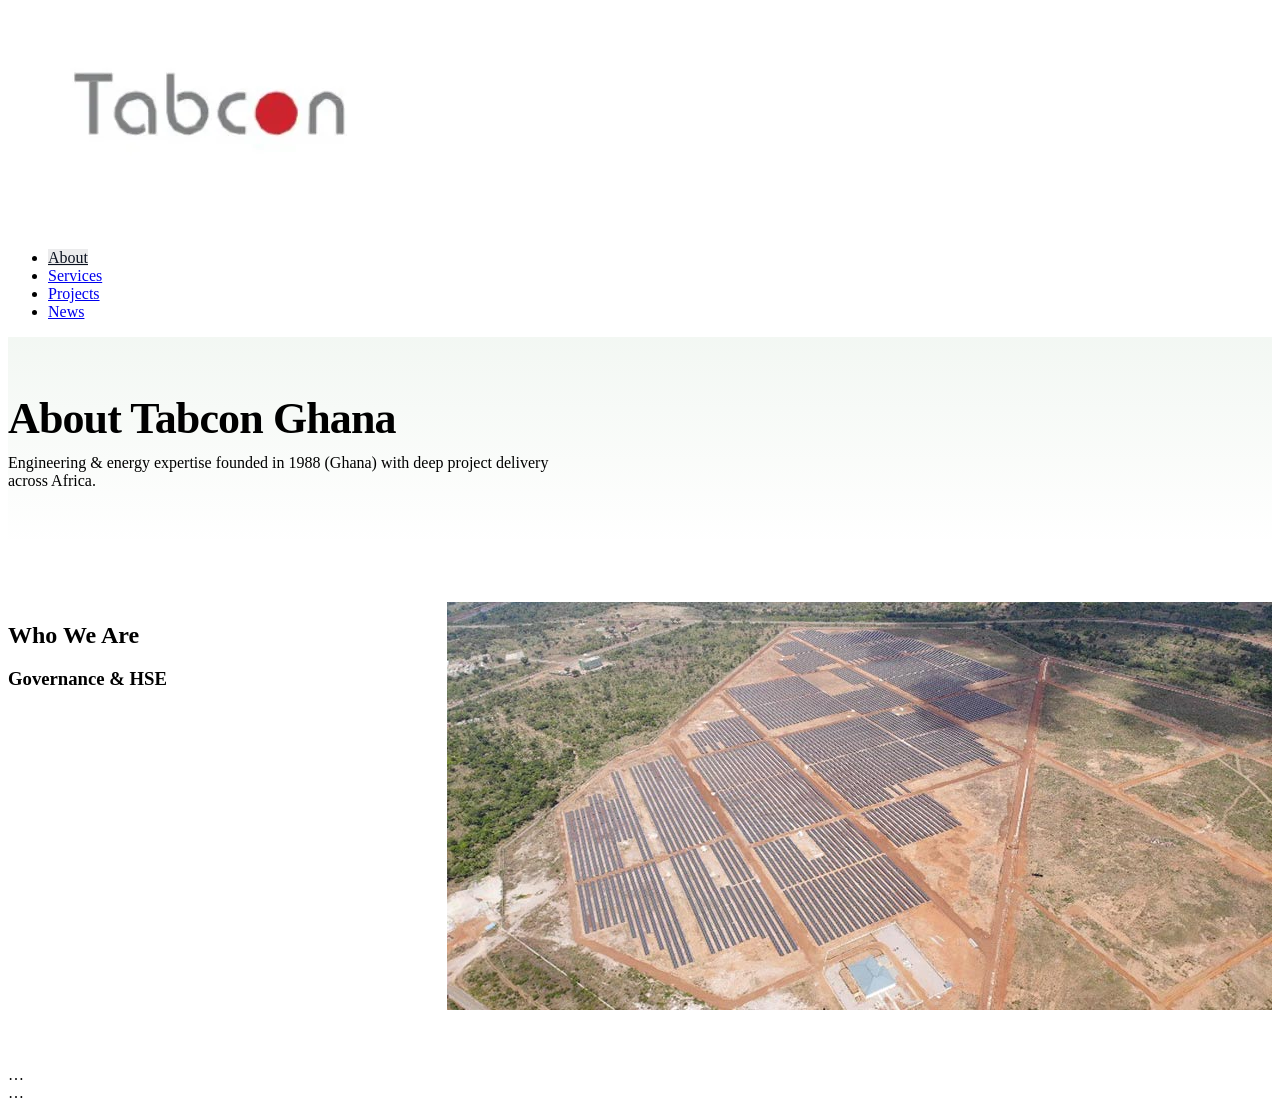
==== about.html @ 84c48936 "Update about.html" ====
<!doctype html><html lang="en">
<head>
  <meta charset="utf-8"><meta name="viewport" content="width=device-width, initial-scale=1">
  <title>About — Tabcon Ghana</title>
  <link rel="preconnect" href="https://fonts.googleapis.com"><link rel="preconnect" href="https://fonts.gstatic.com" crossorigin>
  <link href="https://fonts.googleapis.com/css2?family=Inter:wght@400;600;800&display=swap" rel="stylesheet">
  <link rel="stylesheet" href="assets/css/site.css">
</head>
<body>
  <!-- Header (same as index) -->
  <header class="header">
    <div class="wrap header__inner">
      <a href="index.html"><img class="logo" src="assets/img/uploads/tabcon-logo.jpeg" alt="Tabcon Ghana logo"></a>
      <nav aria-label="Primary"><ul class="nav__list">
        <li><a href="about.html" class="is-active">About</a></li>
        <li><a href="services.html">Services</a></li>
        <li><a href="projects.html">Projects</a></li>
        <li><a href="news.html">News</a></li>
      </ul></nav>
    </div>
  </header>

  <section class="page-hero">
    <div class="wrap">
      <h1>About Tabcon Ghana</h1>
      <p>Engineering & energy expertise founded in 1988 (Ghana) with deep project delivery across Africa.</p>
    </div>
  </section>

  <main>
    <section class="section">
      <div class="wrap grid-2">
        <div>
          <h2>Who We Are</h2>
          <p><!-- your copy here --></p>
          <h3>Governance & HSE</h3>
          <p><!-- your copy here --></p>
        </div>
        <img src="assets/img/uploads/ghana-body.jpg" alt="Our team in Ghana">
      </div>
    </section>
  </main>

  <!-- Footer (same as index) -->
  <!-- Contact FAB + script (same as index) -->
  <footer class="footer">…</footer>
  <div class="contact-fab">…</div>
  <script src="assets/js/main.js"></script>
</body></html>
---- assets/css/site.css ----
/* Active nav state */
.nav__list a.is-active{ background:rgba(2,6,23,.08); color:#0b1220; }

/* Generic page hero (for inner pages) */
.page-hero{
  padding:56px 0; border-bottom:1px solid var(--edge);
  background:linear-gradient(180deg, rgba(46,125,50,.06), transparent);
}
.page-hero h1{ margin:0; font-size:clamp(28px,3.6vw,44px); letter-spacing:-.02em; }
.page-hero p{ margin:.6rem 0 0; color:var(--muted); max-width:70ch; }

/* Content wrappers reused across pages */
.section{ padding-block:56px; }
.grid-2{ display:grid; grid-template-columns:1fr 1fr; gap:28px; align-items:start; }
.grid-3{ display:grid; grid-template-columns:repeat(3,1fr); gap:24px; }
.card{ background:rgba(255,255,255,.92); border:1px solid var(--edge); border-radius:16px; overflow:hidden; box-shadow:var(--shadow-lg); }
.card__body{ padding:16px; }

/* Optional “References” marquee (if you want it on inner pages) */
.partner-section{ padding:40px 0; background:#fafafa; }
.partner-title{ margin:0 0 16px; font:700 14px/1.4 Inter,system-ui,sans-serif; text-transform:uppercase; letter-spacing:.12em; color:#666; }
.partner-track{ overflow:hidden }
.partner-row{ display:flex; gap:72px; align-items:center; will-change:transform; animation:partnerScroll 36s linear infinite; }
.partner-item img{ height:80px; max-width:220px; object-fit:contain; filter:none; opacity:.95; transition:opacity .2s, transform .2s; }
.partner-item img:hover{ opacity:1; transform:translateY(-2px); }
@keyframes partnerScroll{ from{transform:translateX(0)} to{transform:translateX(-50%)} }

/* Responsive */
@media (max-width: 980px){
  .grid-2,.grid-3{ grid-template-columns:1fr; }
}
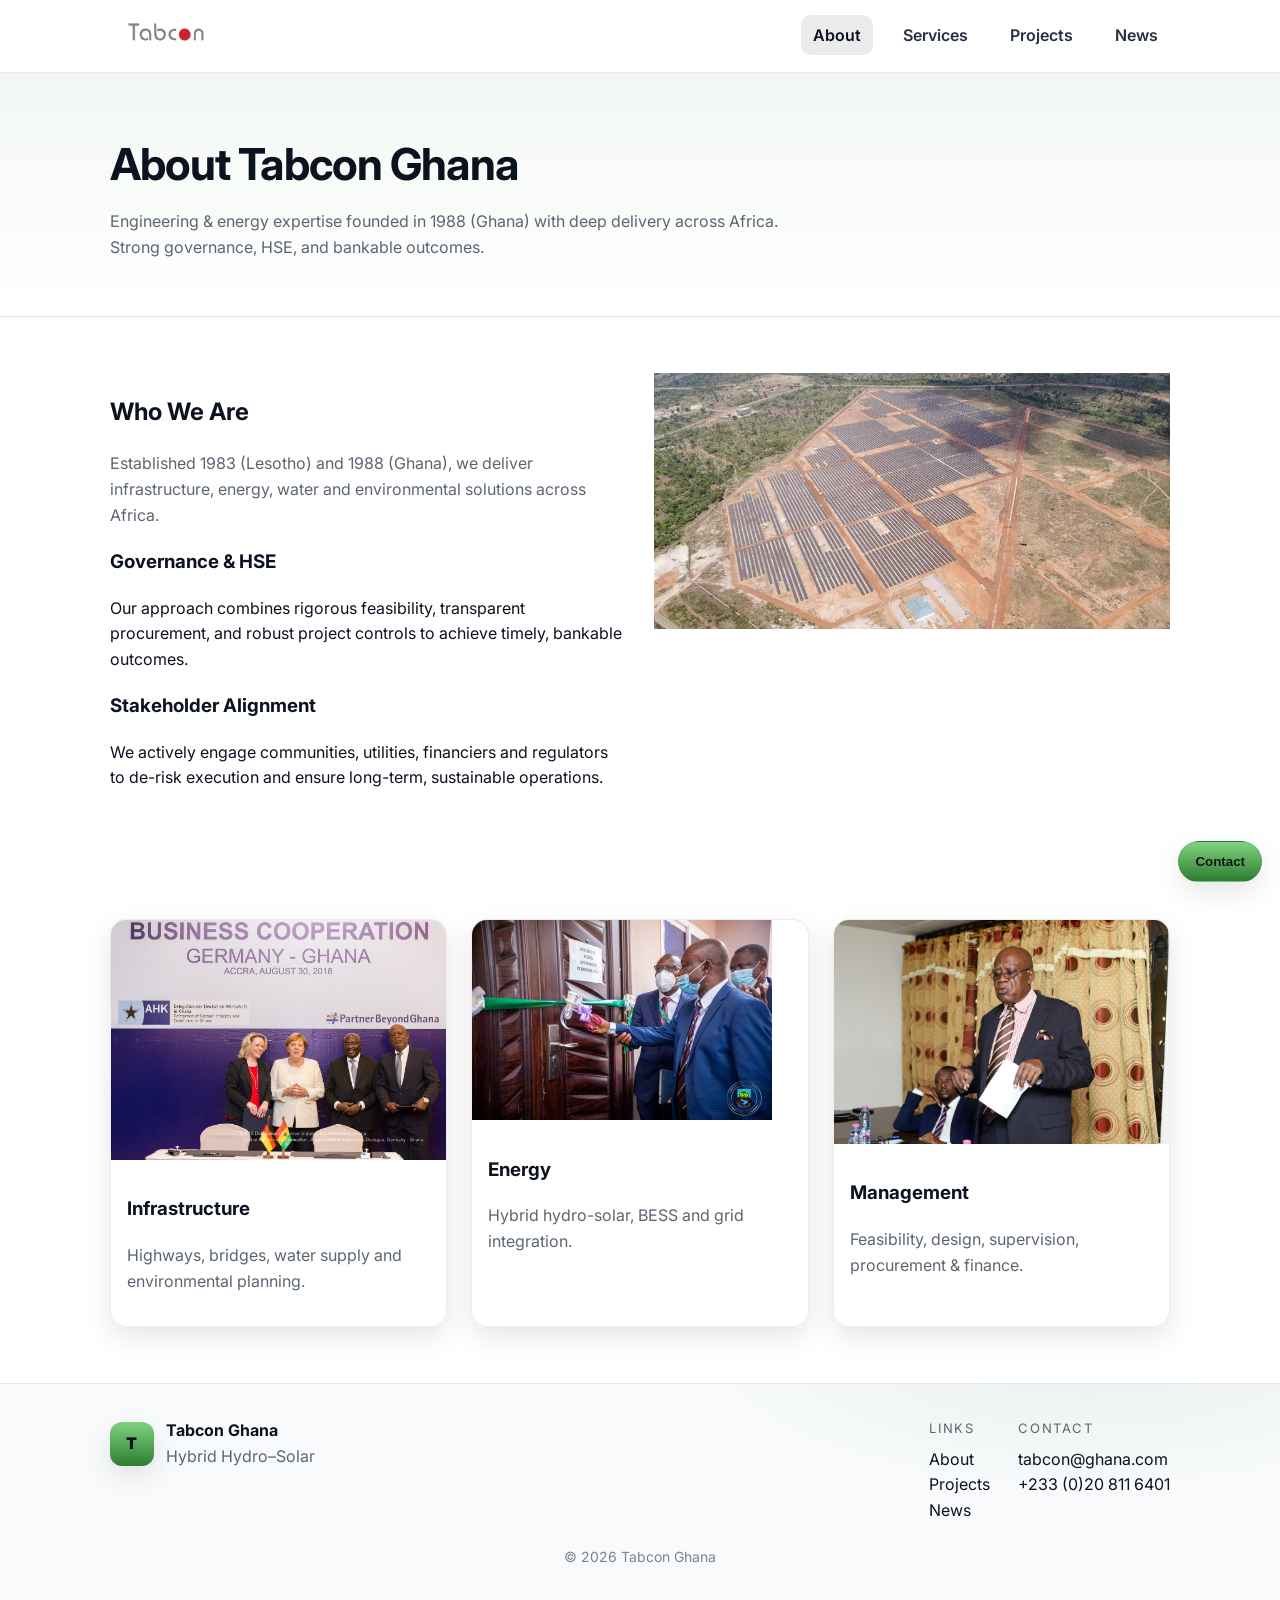
==== commit 68bd8b43: "Update about.html" ====
--- a/about.html
+++ b/about.html
@@ -1,29 +1,90 @@
-<!doctype html><html lang="en">
+<!doctype html>
+<html lang="en">
 <head>
-  <meta charset="utf-8"><meta name="viewport" content="width=device-width, initial-scale=1">
+  <meta charset="utf-8" />
+  <meta name="viewport" content="width=device-width, initial-scale=1" />
   <title>About — Tabcon Ghana</title>
-  <link rel="preconnect" href="https://fonts.googleapis.com"><link rel="preconnect" href="https://fonts.gstatic.com" crossorigin>
+  <meta name="description" content="About Tabcon Ghana: multidisciplinary engineering and energy delivery across Africa." />
+  <link rel="preconnect" href="https://fonts.googleapis.com">
+  <link rel="preconnect" href="https://fonts.gstatic.com" crossorigin>
   <link href="https://fonts.googleapis.com/css2?family=Inter:wght@400;600;800&display=swap" rel="stylesheet">
-  <link rel="stylesheet" href="assets/css/site.css">
+
+  <style>
+    :root{
+      --bg:#ffffff; --glass: rgba(255,255,255,.75); --edge: rgba(17,24,39,.08);
+      --muted:#5b6673; --text:#0b1220; --brand:#2E7D32; --brand-2:#7fd37f;
+      --wrap: clamp(960px, 86vw, 1200px); --radius:16px;
+      --shadow-sm: 0 2px 8px rgba(0,0,0,.06); --shadow-lg: 0 10px 28px rgba(0,0,0,.10);
+    }
+    *,*::before,*::after{ box-sizing:border-box; }
+    body{ margin:0; font-family: Inter, system-ui, -apple-system, Segoe UI, Roboto, Arial; color:var(--text); background:var(--bg); line-height:1.6; }
+    a{ color:inherit; text-decoration:none; } img{ max-width:100%; display:block; }
+    .wrap{ width:var(--wrap); max-width:100%; margin-inline:auto; padding-inline:20px; }
+
+    /* Header */
+    .header{ position:sticky; top:0; z-index:20; backdrop-filter:saturate(1.2) blur(12px); background:var(--glass); border-bottom:1px solid var(--edge); }
+    .header__inner{ display:flex; align-items:center; justify-content:space-between; height:72px; }
+    .logo{ width:120px; height:auto; }
+    .nav__list{ list-style:none; display:flex; gap:18px; margin:0; padding:0; }
+    .nav__list a{ padding:10px 12px; border-radius:10px; font-weight:600; color:#263041; }
+    .nav__list a:hover{ background:rgba(2,6,23,.06); }
+    .nav__list a.is-active{ background:rgba(2,6,23,.08); color:#0b1220; }
+
+    /* Page Hero */
+    .page-hero{ padding:56px 0; border-bottom:1px solid var(--edge); background:linear-gradient(180deg, rgba(46,125,50,.06), transparent); }
+    .page-hero h1{ margin:0; font-size:clamp(28px,3.6vw,44px); letter-spacing:-.02em; }
+    .page-hero p{ margin:.6rem 0 0; color:var(--muted); max-width:70ch; }
+
+    /* Sections & Cards */
+    .section{ padding-block:56px; }
+    .grid-2{ display:grid; grid-template-columns:1fr 1fr; gap:28px; align-items:start; }
+    .grid-3{ display:grid; grid-template-columns:repeat(3,1fr); gap:24px; }
+    .card{ background:rgba(255,255,255,.92); border:1px solid var(--edge); border-radius:16px; overflow:hidden; box-shadow: var(--shadow-lg); }
+    .card__body{ padding:16px; }
+    .muted{ color:var(--muted); }
+
+    /* Footer */
+    .footer{ padding-block:34px; background: radial-gradient(800px 300px at 85% -20%, rgba(46,125,50,.08), transparent 50%), #f8fafb; border-top:1px solid var(--edge); }
+    .foot-grid{ display:grid; grid-template-columns: 1.2fr auto auto; gap:28px; align-items:start; }
+    .foot-badge{ width:44px;height:44px;border-radius:12px; background:linear-gradient(180deg, var(--brand-2), var(--brand)); display:grid; place-items:center; color:#0b1220; font-weight:900; box-shadow: var(--shadow-lg); }
+    .foot-title{ font-size:13px; letter-spacing:.12em; text-transform:uppercase; color:var(--muted); margin-bottom:8px; }
+    .list--reset{ list-style:none; padding:0; margin:0; }
+    .copy{ text-align:center; color:#7a8592; margin-top:22px; font-size:14px; }
+
+    /* Floating Contact */
+    .contact-fab{ position:fixed; right:18px; bottom:18px; z-index:30; }
+    .contact-toggle{ appearance:none; border:1px solid var(--edge); background:linear-gradient(180deg, var(--brand-2), var(--brand)); color:#0e1a11; font-weight:900; border-radius:999px; padding:12px 16px; box-shadow: var(--shadow-lg); cursor:pointer; }
+    .contact-panel{ position:absolute; right:0; bottom:58px; width:280px; background:rgba(255,255,255,.98); border:1px solid var(--edge); border-radius:14px; box-shadow: var(--shadow-lg); overflow:hidden; opacity:0; transform:translateY(8px); pointer-events:none; transition: opacity .2s ease, transform .2s ease; backdrop-filter: blur(6px); }
+    .contact-panel.open{ opacity:1; transform:translateY(0); pointer-events:auto; }
+    .contact-panel header{ padding:12px 14px; font-weight:800; border-bottom:1px solid var(--edge); }
+    .contact-panel .item{ display:flex; align-items:center; gap:10px; padding:12px 14px; border-top:1px solid var(--edge); }
+    .contact-panel .item a{ font-weight:700; }
+    .contact-panel .item small{ color:var(--muted); display:block; margin-top:2px; }
+
+    @media (max-width: 980px){
+      .grid-2,.grid-3{ grid-template-columns:1fr; }
+    }
+  </style>
 </head>
 <body>
-  <!-- Header (same as index) -->
   <header class="header">
     <div class="wrap header__inner">
       <a href="index.html"><img class="logo" src="assets/img/uploads/tabcon-logo.jpeg" alt="Tabcon Ghana logo"></a>
-      <nav aria-label="Primary"><ul class="nav__list">
-        <li><a href="about.html" class="is-active">About</a></li>
-        <li><a href="services.html">Services</a></li>
-        <li><a href="projects.html">Projects</a></li>
-        <li><a href="news.html">News</a></li>
-      </ul></nav>
+      <nav aria-label="Primary">
+        <ul class="nav__list">
+          <li><a href="about.html" class="is-active">About</a></li>
+          <li><a href="services.html">Services</a></li>
+          <li><a href="projects.html">Projects</a></li>
+          <li><a href="news.html">News</a></li>
+        </ul>
+      </nav>
     </div>
   </header>
 
   <section class="page-hero">
     <div class="wrap">
       <h1>About Tabcon Ghana</h1>
-      <p>Engineering & energy expertise founded in 1988 (Ghana) with deep project delivery across Africa.</p>
+      <p>Engineering & energy expertise founded in 1988 (Ghana) with deep delivery across Africa. Strong governance, HSE, and bankable outcomes.</p>
     </div>
   </section>
 
@@ -32,18 +93,80 @@
       <div class="wrap grid-2">
         <div>
           <h2>Who We Are</h2>
-          <p><!-- your copy here --></p>
+          <p class="muted">Established 1983 (Lesotho) and 1988 (Ghana), we deliver infrastructure, energy, water and environmental solutions across Africa.</p>
           <h3>Governance & HSE</h3>
-          <p><!-- your copy here --></p>
+          <p>Our approach combines rigorous feasibility, transparent procurement, and robust project controls to achieve timely, bankable outcomes.</p>
+          <h3>Stakeholder Alignment</h3>
+          <p>We actively engage communities, utilities, financiers and regulators to de-risk execution and ensure long-term, sustainable operations.</p>
         </div>
-        <img src="assets/img/uploads/ghana-body.jpg" alt="Our team in Ghana">
+        <img src="assets/img/uploads/ghana-body.jpg" alt="Team and Ghana operations">
+      </div>
+    </section>
+
+    <section class="section">
+      <div class="wrap grid-3">
+        <article class="card">
+          <img src="assets/img/uploads/Dl66b83XgAE3LX0.jpg" alt="Road infrastructure">
+          <div class="card__body"><h3>Infrastructure</h3><p class="muted">Highways, bridges, water supply and environmental planning.</p></div>
+        </article>
+        <article class="card">
+          <img src="assets/img/uploads/IMG_7634-300x200.jpg" alt="Solar farm and BESS">
+          <div class="card__body"><h3>Energy</h3><p class="muted">Hybrid hydro-solar, BESS and grid integration.</p></div>
+        </article>
+        <article class="card">
+          <img src="assets/img/uploads/WhatsApp-Image-2022-04-10-at-1.36.04-PM.jpeg" alt="Project supervision">
+          <div class="card__body"><h3>Management</h3><p class="muted">Feasibility, design, supervision, procurement & finance.</p></div>
+        </article>
       </div>
     </section>
   </main>
 
-  <!-- Footer (same as index) -->
-  <!-- Contact FAB + script (same as index) -->
-  <footer class="footer">…</footer>
-  <div class="contact-fab">…</div>
-  <script src="assets/js/main.js"></script>
-</body></html>
+  <footer class="footer">
+    <div class="wrap foot-grid">
+      <div style="display:flex; align-items:center; gap:12px;">
+        <div class="foot-badge">T</div>
+        <div><strong>Tabcon Ghana</strong><br><span style="color:var(--muted)">Hybrid Hydro–Solar</span></div>
+      </div>
+      <nav aria-label="Footer links">
+        <div class="foot-title">Links</div>
+        <ul class="list--reset">
+          <li><a href="about.html" class="is-active">About</a></li>
+          <li><a href="projects.html">Projects</a></li>
+          <li><a href="news.html">News</a></li>
+        </ul>
+      </nav>
+      <section>
+        <div class="foot-title">Contact</div>
+        <ul class="list--reset">
+          <li><a href="mailto:tabcon@ghana.com">tabcon@ghana.com</a></li>
+          <li><a href="tel:+233208116401">+233 (0)20 811 6401</a></li>
+        </ul>
+      </section>
+    </div>
+    <div class="copy">© <span id="year"></span> Tabcon Ghana</div>
+  </footer>
+
+  <!-- Floating Contact -->
+  <div class="contact-fab">
+    <button class="contact-toggle" id="contactToggle" type="button">Contact</button>
+    <div class="contact-panel" id="contactPanel" aria-hidden="true">
+      <header>Contact Tabcon</header>
+      <div class="item"><div><a href="tel:+233208116401">+233 (0)20 811 6401</a><small>Call us</small></div></div>
+      <div class="item"><div><a href="mailto:tabcon@ghana.com">tabcon@ghana.com</a><small>Email us</small></div></div>
+      <div class="item"><div><a href="contact.html">Open contact page →</a><small>Map, form & details</small></div></div>
+    </div>
+  </div>
+
+  <script>
+    document.getElementById('year').textContent = new Date().getFullYear();
+    (function(){
+      const btn = document.getElementById('contactToggle');
+      const panel = document.getElementById('contactPanel');
+      if(!btn||!panel) return;
+      btn.addEventListener('click', ()=>{ const open=panel.classList.toggle('open'); panel.setAttribute('aria-hidden', String(!open)); });
+      document.addEventListener('click', (e)=>{ if(!panel.contains(e.target) && e.target!==btn){ panel.classList.remove('open'); panel.setAttribute('aria-hidden','true'); }});
+      document.addEventListener('keydown', (e)=>{ if(e.key==='Escape'){ panel.classList.remove('open'); panel.setAttribute('aria-hidden','true'); }});
+    })();
+  </script>
+</body>
+</html>
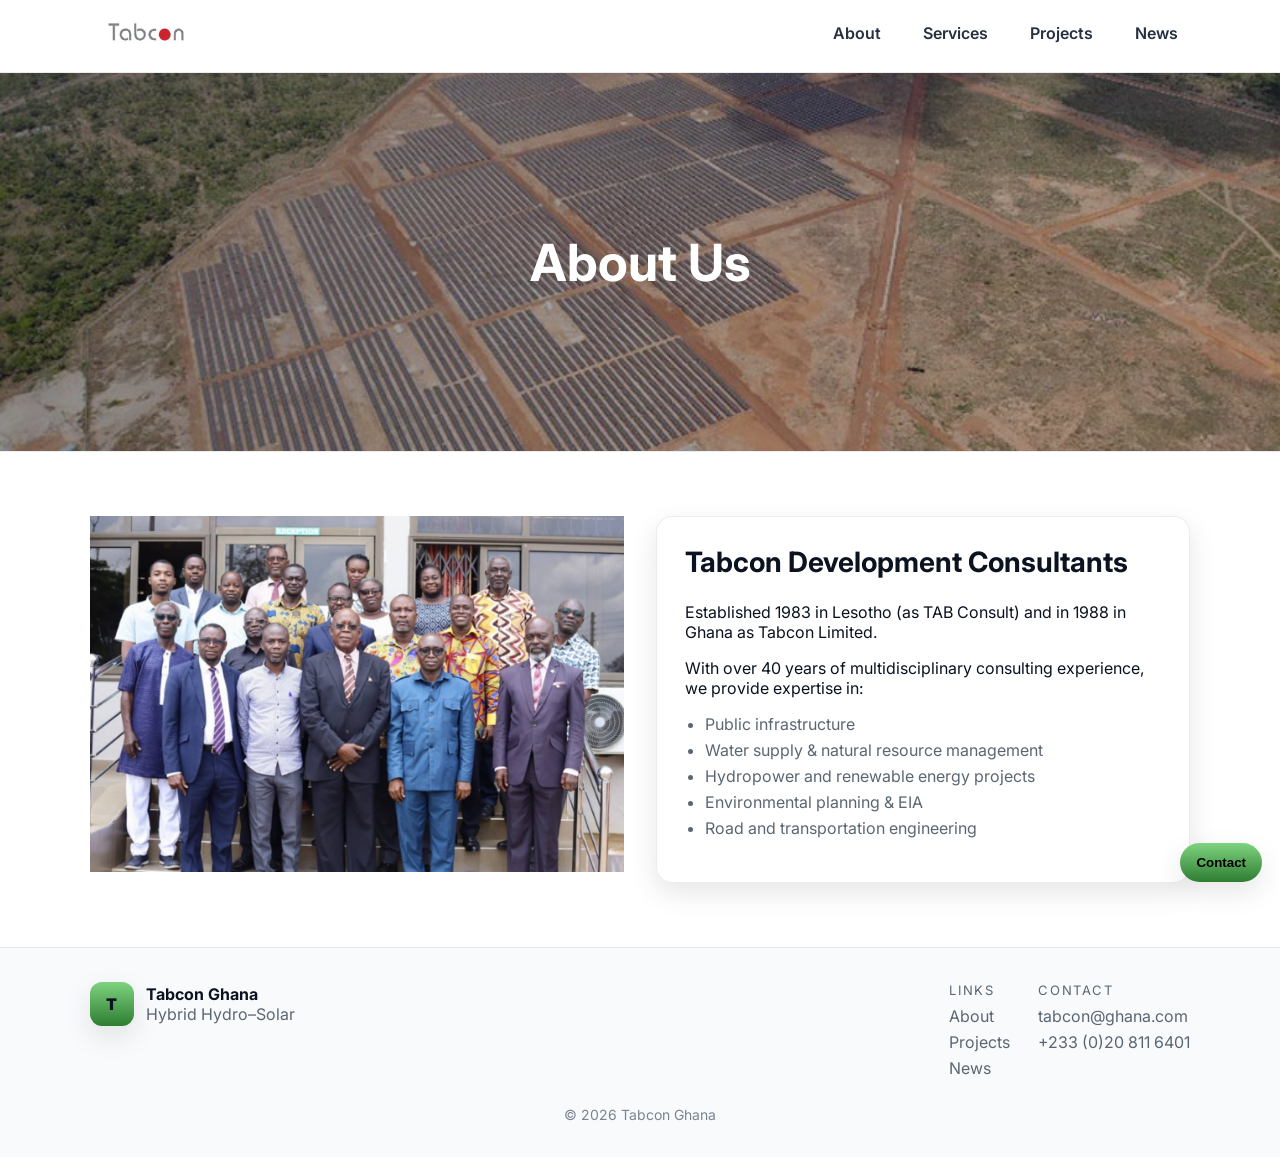
==== commit 58b6fbcf: "Update about.html" ====
--- a/about.html
+++ b/about.html
@@ -3,145 +3,123 @@
 <head>
   <meta charset="utf-8" />
   <meta name="viewport" content="width=device-width, initial-scale=1" />
-  <title>About — Tabcon Ghana</title>
-  <meta name="description" content="About Tabcon Ghana: multidisciplinary engineering and energy delivery across Africa." />
+  <title>About Us — Tabcon Ghana</title>
+  <meta name="description" content="About Tabcon Ghana — Over 40 years of multidisciplinary consulting experience across Africa." />
+
+  <!-- Fonts -->
   <link rel="preconnect" href="https://fonts.googleapis.com">
   <link rel="preconnect" href="https://fonts.gstatic.com" crossorigin>
   <link href="https://fonts.googleapis.com/css2?family=Inter:wght@400;600;800&display=swap" rel="stylesheet">
 
   <style>
     :root{
-      --bg:#ffffff; --glass: rgba(255,255,255,.75); --edge: rgba(17,24,39,.08);
-      --muted:#5b6673; --text:#0b1220; --brand:#2E7D32; --brand-2:#7fd37f;
-      --wrap: clamp(960px, 86vw, 1200px); --radius:16px;
-      --shadow-sm: 0 2px 8px rgba(0,0,0,.06); --shadow-lg: 0 10px 28px rgba(0,0,0,.10);
+      --bg:#ffffff;
+      --glass: rgba(255,255,255,.75);
+      --edge: rgba(17,24,39,.08);
+      --muted:#5b6673;
+      --text:#0b1220;
+      --brand:#2E7D32; --brand-2:#7fd37f;
+      --wrap: clamp(960px, 86vw, 1200px);
+      --radius:16px;
+      --shadow-sm: 0 2px 8px rgba(0,0,0,.06);
+      --shadow-lg: 0 10px 28px rgba(0,0,0,.10);
     }
-    *,*::before,*::after{ box-sizing:border-box; }
-    body{ margin:0; font-family: Inter, system-ui, -apple-system, Segoe UI, Roboto, Arial; color:var(--text); background:var(--bg); line-height:1.6; }
-    a{ color:inherit; text-decoration:none; } img{ max-width:100%; display:block; }
-    .wrap{ width:var(--wrap); max-width:100%; margin-inline:auto; padding-inline:20px; }
+    body{margin:0;font-family:Inter,system-ui,sans-serif;color:var(--text);background:var(--bg);}
+    a{color:inherit;text-decoration:none;}
+    img{max-width:100%;display:block;}
+    .wrap{width:var(--wrap);max-width:100%;margin:auto;padding-inline:20px;}
 
     /* Header */
-    .header{ position:sticky; top:0; z-index:20; backdrop-filter:saturate(1.2) blur(12px); background:var(--glass); border-bottom:1px solid var(--edge); }
-    .header__inner{ display:flex; align-items:center; justify-content:space-between; height:72px; }
-    .logo{ width:120px; height:auto; }
-    .nav__list{ list-style:none; display:flex; gap:18px; margin:0; padding:0; }
-    .nav__list a{ padding:10px 12px; border-radius:10px; font-weight:600; color:#263041; }
-    .nav__list a:hover{ background:rgba(2,6,23,.06); }
-    .nav__list a.is-active{ background:rgba(2,6,23,.08); color:#0b1220; }
+    .header{position:sticky;top:0;z-index:20;background:var(--glass);backdrop-filter:blur(12px);border-bottom:1px solid var(--edge);}
+    .header__inner{display:flex;align-items:center;justify-content:space-between;height:72px;}
+    .logo{width:120px;}
+    .nav__list{list-style:none;display:flex;gap:18px;margin:0;padding:0;}
+    .nav__list a{padding:10px 12px;border-radius:10px;font-weight:600;color:#263041;}
+    .nav__list a:hover{background:rgba(2,6,23,.06);}
 
-    /* Page Hero */
-    .page-hero{ padding:56px 0; border-bottom:1px solid var(--edge); background:linear-gradient(180deg, rgba(46,125,50,.06), transparent); }
-    .page-hero h1{ margin:0; font-size:clamp(28px,3.6vw,44px); letter-spacing:-.02em; }
-    .page-hero p{ margin:.6rem 0 0; color:var(--muted); max-width:70ch; }
+    /* Hero banner */
+    .hero{position:relative;height:42vh;min-height:300px;overflow:hidden;border-bottom:1px solid var(--edge);}
+    .hero img{width:100%;height:100%;object-fit:cover;}
+    .hero::after{content:"";position:absolute;inset:0;background:linear-gradient(120deg,rgba(0,0,0,.45),rgba(0,0,0,.25));}
+    .hero__content{position:absolute;inset:0;display:flex;align-items:center;justify-content:center;color:#fff;text-align:center;z-index:2;}
+    .hero__content h1{font-size:clamp(32px,4vw,52px);margin:0;}
 
-    /* Sections & Cards */
-    .section{ padding-block:56px; }
-    .grid-2{ display:grid; grid-template-columns:1fr 1fr; gap:28px; align-items:start; }
-    .grid-3{ display:grid; grid-template-columns:repeat(3,1fr); gap:24px; }
-    .card{ background:rgba(255,255,255,.92); border:1px solid var(--edge); border-radius:16px; overflow:hidden; box-shadow: var(--shadow-lg); }
-    .card__body{ padding:16px; }
-    .muted{ color:var(--muted); }
+    /* Sections */
+    .section{padding-block:64px;}
+    .grid-2{display:grid;grid-template-columns:1fr 1fr;gap:32px;align-items:start;}
+    .card{background:rgba(255,255,255,.95);border:1px solid var(--edge);border-radius:16px;box-shadow:var(--shadow-lg);padding:28px;}
+    .card h2{margin-top:0;font-size:28px;}
+    ul{margin:16px 0;padding-left:20px;color:var(--muted);}
+    li{margin-bottom:6px;}
 
     /* Footer */
-    .footer{ padding-block:34px; background: radial-gradient(800px 300px at 85% -20%, rgba(46,125,50,.08), transparent 50%), #f8fafb; border-top:1px solid var(--edge); }
-    .foot-grid{ display:grid; grid-template-columns: 1.2fr auto auto; gap:28px; align-items:start; }
-    .foot-badge{ width:44px;height:44px;border-radius:12px; background:linear-gradient(180deg, var(--brand-2), var(--brand)); display:grid; place-items:center; color:#0b1220; font-weight:900; box-shadow: var(--shadow-lg); }
-    .foot-title{ font-size:13px; letter-spacing:.12em; text-transform:uppercase; color:var(--muted); margin-bottom:8px; }
-    .list--reset{ list-style:none; padding:0; margin:0; }
-    .copy{ text-align:center; color:#7a8592; margin-top:22px; font-size:14px; }
+    .footer{padding-block:34px;background:#f8fafb;border-top:1px solid var(--edge);}
+    .foot-grid{display:grid;grid-template-columns:1.2fr auto auto;gap:28px;align-items:start;}
+    .foot-badge{width:44px;height:44px;border-radius:12px;background:linear-gradient(180deg,var(--brand-2),var(--brand));display:grid;place-items:center;color:#0b1220;font-weight:900;box-shadow:var(--shadow-lg);}
+    .foot-title{font-size:13px;letter-spacing:.12em;text-transform:uppercase;color:var(--muted);margin-bottom:8px;}
+    .list--reset{list-style:none;padding:0;margin:0;}
+    .copy{text-align:center;color:#7a8592;margin-top:22px;font-size:14px;}
 
     /* Floating Contact */
-    .contact-fab{ position:fixed; right:18px; bottom:18px; z-index:30; }
-    .contact-toggle{ appearance:none; border:1px solid var(--edge); background:linear-gradient(180deg, var(--brand-2), var(--brand)); color:#0e1a11; font-weight:900; border-radius:999px; padding:12px 16px; box-shadow: var(--shadow-lg); cursor:pointer; }
-    .contact-panel{ position:absolute; right:0; bottom:58px; width:280px; background:rgba(255,255,255,.98); border:1px solid var(--edge); border-radius:14px; box-shadow: var(--shadow-lg); overflow:hidden; opacity:0; transform:translateY(8px); pointer-events:none; transition: opacity .2s ease, transform .2s ease; backdrop-filter: blur(6px); }
-    .contact-panel.open{ opacity:1; transform:translateY(0); pointer-events:auto; }
-    .contact-panel header{ padding:12px 14px; font-weight:800; border-bottom:1px solid var(--edge); }
-    .contact-panel .item{ display:flex; align-items:center; gap:10px; padding:12px 14px; border-top:1px solid var(--edge); }
-    .contact-panel .item a{ font-weight:700; }
-    .contact-panel .item small{ color:var(--muted); display:block; margin-top:2px; }
+    .contact-fab{position:fixed;right:18px;bottom:18px;z-index:30;}
+    .contact-toggle{background:linear-gradient(180deg,var(--brand-2),var(--brand));border:none;padding:12px 16px;border-radius:999px;font-weight:900;cursor:pointer;box-shadow:var(--shadow-lg);}
+    .contact-panel{position:absolute;right:0;bottom:58px;width:280px;background:#fff;border:1px solid var(--edge);border-radius:14px;box-shadow:var(--shadow-lg);opacity:0;transform:translateY(8px);pointer-events:none;transition:.2s;}
+    .contact-panel.open{opacity:1;transform:translateY(0);pointer-events:auto;}
+    .contact-panel header{padding:12px 14px;font-weight:800;border-bottom:1px solid var(--edge);}
+    .contact-panel .item{padding:12px 14px;border-top:1px solid var(--edge);}
+    .contact-panel .item a{font-weight:700;}
+    .contact-panel .item small{color:var(--muted);display:block;margin-top:2px;}
 
-    @media (max-width: 980px){
-      .grid-2,.grid-3{ grid-template-columns:1fr; }
-    }
+    @media(max-width:900px){.grid-2{grid-template-columns:1fr;}}
   </style>
 </head>
 <body>
   <header class="header">
     <div class="wrap header__inner">
       <a href="index.html"><img class="logo" src="assets/img/uploads/tabcon-logo.jpeg" alt="Tabcon Ghana logo"></a>
-      <nav aria-label="Primary">
-        <ul class="nav__list">
-          <li><a href="about.html" class="is-active">About</a></li>
-          <li><a href="services.html">Services</a></li>
-          <li><a href="projects.html">Projects</a></li>
-          <li><a href="news.html">News</a></li>
-        </ul>
-      </nav>
+      <nav><ul class="nav__list">
+        <li><a href="about.html">About</a></li>
+        <li><a href="services.html">Services</a></li>
+        <li><a href="projects.html">Projects</a></li>
+        <li><a href="news.html">News</a></li>
+      </ul></nav>
     </div>
   </header>
 
-  <section class="page-hero">
-    <div class="wrap">
-      <h1>About Tabcon Ghana</h1>
-      <p>Engineering & energy expertise founded in 1988 (Ghana) with deep delivery across Africa. Strong governance, HSE, and bankable outcomes.</p>
+  <!-- HERO -->
+  <section class="hero">
+    <img src="assets/img/uploads/ghana-body.jpg" alt="About Tabcon">
+    <div class="hero__content"><h1>About Us</h1></div>
+  </section>
+
+  <!-- ABOUT CONTENT -->
+  <section class="section">
+    <div class="wrap grid-2">
+      <img src="assets/img/uploads/WhatsApp-Image-2022-04-11-at-10.47.47-PM-637x424.jpeg" alt="Tabcon projects">
+      <div class="card">
+        <h2>Tabcon Development Consultants</h2>
+        <p>Established 1983 in Lesotho (as TAB Consult) and in 1988 in Ghana as Tabcon Limited.</p>
+        <p>With over 40 years of multidisciplinary consulting experience, we provide expertise in:</p>
+        <ul>
+          <li>Public infrastructure</li>
+          <li>Water supply &amp; natural resource management</li>
+          <li>Hydropower and renewable energy projects</li>
+          <li>Environmental planning &amp; EIA</li>
+          <li>Road and transportation engineering</li>
+        </ul>
+      </div>
     </div>
   </section>
 
-  <main>
-    <section class="section">
-      <div class="wrap grid-2">
-        <div>
-          <h2>Who We Are</h2>
-          <p class="muted">Established 1983 (Lesotho) and 1988 (Ghana), we deliver infrastructure, energy, water and environmental solutions across Africa.</p>
-          <h3>Governance & HSE</h3>
-          <p>Our approach combines rigorous feasibility, transparent procurement, and robust project controls to achieve timely, bankable outcomes.</p>
-          <h3>Stakeholder Alignment</h3>
-          <p>We actively engage communities, utilities, financiers and regulators to de-risk execution and ensure long-term, sustainable operations.</p>
-        </div>
-        <img src="assets/img/uploads/ghana-body.jpg" alt="Team and Ghana operations">
-      </div>
-    </section>
-
-    <section class="section">
-      <div class="wrap grid-3">
-        <article class="card">
-          <img src="assets/img/uploads/Dl66b83XgAE3LX0.jpg" alt="Road infrastructure">
-          <div class="card__body"><h3>Infrastructure</h3><p class="muted">Highways, bridges, water supply and environmental planning.</p></div>
-        </article>
-        <article class="card">
-          <img src="assets/img/uploads/IMG_7634-300x200.jpg" alt="Solar farm and BESS">
-          <div class="card__body"><h3>Energy</h3><p class="muted">Hybrid hydro-solar, BESS and grid integration.</p></div>
-        </article>
-        <article class="card">
-          <img src="assets/img/uploads/WhatsApp-Image-2022-04-10-at-1.36.04-PM.jpeg" alt="Project supervision">
-          <div class="card__body"><h3>Management</h3><p class="muted">Feasibility, design, supervision, procurement & finance.</p></div>
-        </article>
-      </div>
-    </section>
-  </main>
-
+  <!-- FOOTER -->
   <footer class="footer">
     <div class="wrap foot-grid">
-      <div style="display:flex; align-items:center; gap:12px;">
+      <div style="display:flex;align-items:center;gap:12px;">
         <div class="foot-badge">T</div>
         <div><strong>Tabcon Ghana</strong><br><span style="color:var(--muted)">Hybrid Hydro–Solar</span></div>
       </div>
-      <nav aria-label="Footer links">
-        <div class="foot-title">Links</div>
-        <ul class="list--reset">
-          <li><a href="about.html" class="is-active">About</a></li>
-          <li><a href="projects.html">Projects</a></li>
-          <li><a href="news.html">News</a></li>
-        </ul>
-      </nav>
-      <section>
-        <div class="foot-title">Contact</div>
-        <ul class="list--reset">
-          <li><a href="mailto:tabcon@ghana.com">tabcon@ghana.com</a></li>
-          <li><a href="tel:+233208116401">+233 (0)20 811 6401</a></li>
-        </ul>
-      </section>
+      <nav><div class="foot-title">Links</div><ul class="list--reset"><li><a href="about.html">About</a></li><li><a href="projects.html">Projects</a></li><li><a href="news.html">News</a></li></ul></nav>
+      <div><div class="foot-title">Contact</div><ul class="list--reset"><li><a href="mailto:tabcon@ghana.com">tabcon@ghana.com</a></li><li><a href="tel:+233208116401">+233 (0)20 811 6401</a></li></ul></div>
     </div>
     <div class="copy">© <span id="year"></span> Tabcon Ghana</div>
   </footer>
@@ -151,21 +129,20 @@
     <button class="contact-toggle" id="contactToggle" type="button">Contact</button>
     <div class="contact-panel" id="contactPanel" aria-hidden="true">
       <header>Contact Tabcon</header>
-      <div class="item"><div><a href="tel:+233208116401">+233 (0)20 811 6401</a><small>Call us</small></div></div>
-      <div class="item"><div><a href="mailto:tabcon@ghana.com">tabcon@ghana.com</a><small>Email us</small></div></div>
-      <div class="item"><div><a href="contact.html">Open contact page →</a><small>Map, form & details</small></div></div>
+      <div class="item"><a href="tel:+233208116401">+233 (0)20 811 6401</a><small>Call us</small></div>
+      <div class="item"><a href="mailto:tabcon@ghana.com">tabcon@ghana.com</a><small>Email us</small></div>
+      <div class="item"><a href="contact.html">Open contact page →</a><small>Map, form & details</small></div>
     </div>
   </div>
 
   <script>
-    document.getElementById('year').textContent = new Date().getFullYear();
+    document.getElementById('year').textContent=new Date().getFullYear();
     (function(){
-      const btn = document.getElementById('contactToggle');
-      const panel = document.getElementById('contactPanel');
+      const btn=document.getElementById('contactToggle');const panel=document.getElementById('contactPanel');
       if(!btn||!panel) return;
-      btn.addEventListener('click', ()=>{ const open=panel.classList.toggle('open'); panel.setAttribute('aria-hidden', String(!open)); });
-      document.addEventListener('click', (e)=>{ if(!panel.contains(e.target) && e.target!==btn){ panel.classList.remove('open'); panel.setAttribute('aria-hidden','true'); }});
-      document.addEventListener('keydown', (e)=>{ if(e.key==='Escape'){ panel.classList.remove('open'); panel.setAttribute('aria-hidden','true'); }});
+      btn.addEventListener('click',()=>{const open=panel.classList.toggle('open');panel.setAttribute('aria-hidden',String(!open));});
+      document.addEventListener('click',(e)=>{if(!panel.contains(e.target)&&e.target!==btn){panel.classList.remove('open');panel.setAttribute('aria-hidden','true');}});
+      document.addEventListener('keydown',(e)=>{if(e.key==='Escape'){panel.classList.remove('open');panel.setAttribute('aria-hidden','true');}});
     })();
   </script>
 </body>
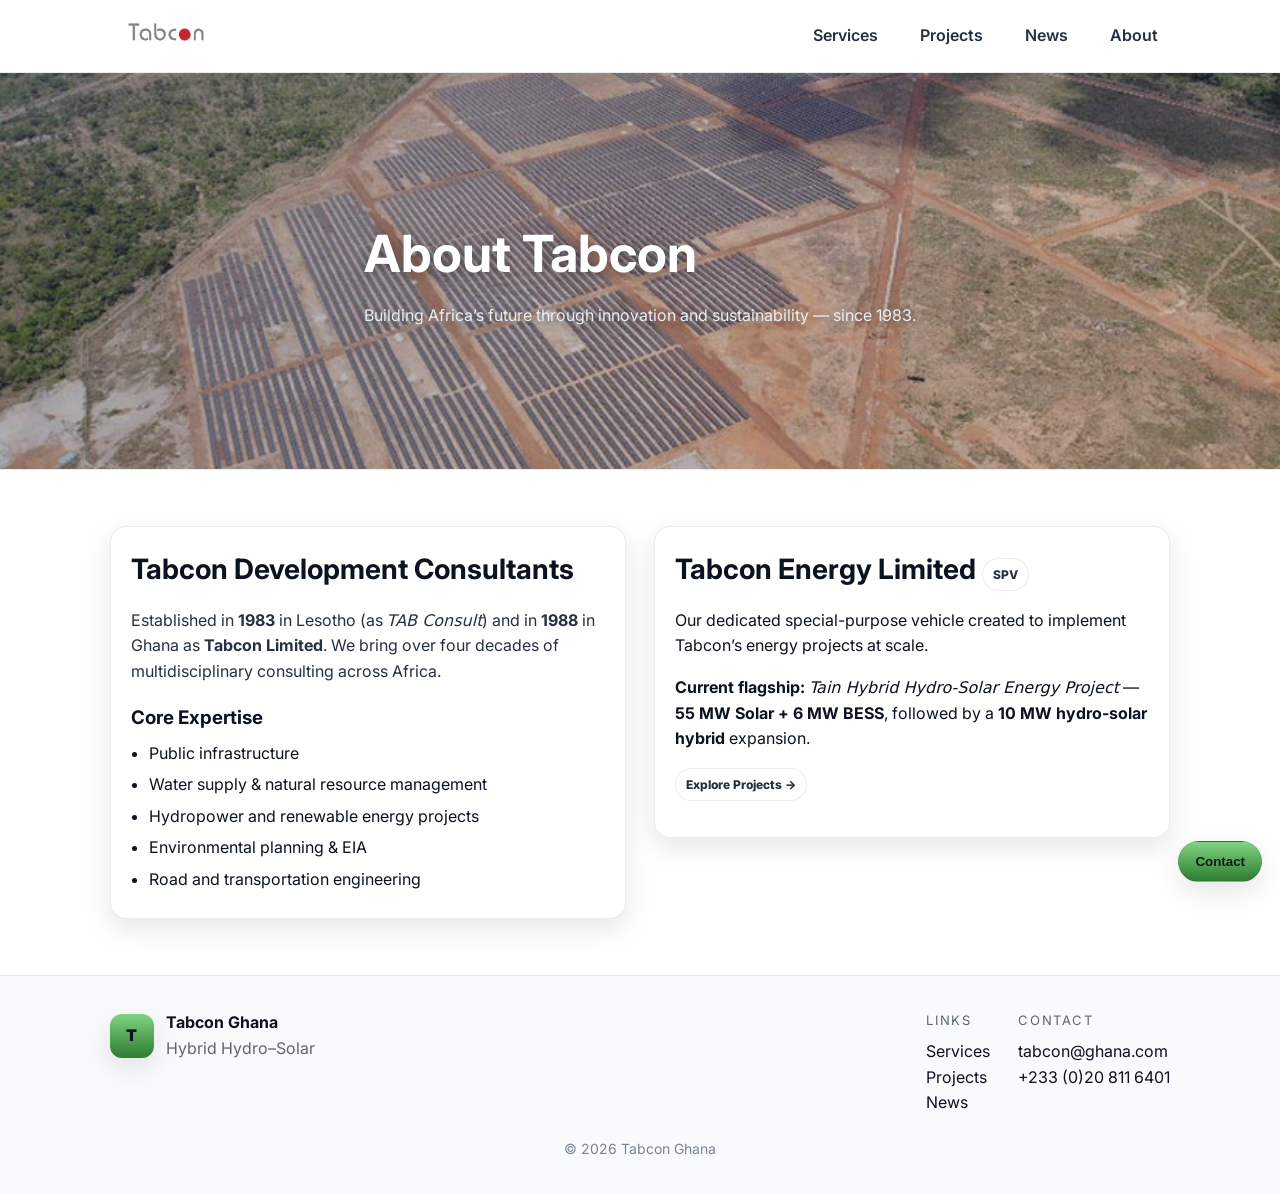
==== commit 1636c60e: "Update about.html" ====
--- a/about.html
+++ b/about.html
@@ -3,8 +3,8 @@
 <head>
   <meta charset="utf-8" />
   <meta name="viewport" content="width=device-width, initial-scale=1" />
-  <title>About Us — Tabcon Ghana</title>
-  <meta name="description" content="About Tabcon Ghana — Over 40 years of multidisciplinary consulting experience across Africa." />
+  <title>About — Tabcon Ghana</title>
+  <meta name="description" content="About Tabcon Development Consultants: established 1983, decades of experience across infrastructure, water, energy, environment, and transport in Africa." />
 
   <!-- Fonts -->
   <link rel="preconnect" href="https://fonts.googleapis.com">
@@ -24,102 +24,148 @@
       --shadow-sm: 0 2px 8px rgba(0,0,0,.06);
       --shadow-lg: 0 10px 28px rgba(0,0,0,.10);
     }
-    body{margin:0;font-family:Inter,system-ui,sans-serif;color:var(--text);background:var(--bg);}
-    a{color:inherit;text-decoration:none;}
-    img{max-width:100%;display:block;}
-    .wrap{width:var(--wrap);max-width:100%;margin:auto;padding-inline:20px;}
+    *,*::before,*::after{ box-sizing:border-box; }
+    body{ margin:0; font-family:Inter,system-ui,-apple-system,Segoe UI,Roboto,Arial; color:var(--text); background:var(--bg); line-height:1.6; }
+    a{ color:inherit; text-decoration:none; }
+    img{ max-width:100%; display:block; }
+    .wrap{ width:var(--wrap); max-width:100%; margin-inline:auto; padding-inline:20px; }
 
     /* Header */
-    .header{position:sticky;top:0;z-index:20;background:var(--glass);backdrop-filter:blur(12px);border-bottom:1px solid var(--edge);}
-    .header__inner{display:flex;align-items:center;justify-content:space-between;height:72px;}
-    .logo{width:120px;}
-    .nav__list{list-style:none;display:flex;gap:18px;margin:0;padding:0;}
-    .nav__list a{padding:10px 12px;border-radius:10px;font-weight:600;color:#263041;}
-    .nav__list a:hover{background:rgba(2,6,23,.06);}
+    .header{ position:sticky; top:0; z-index:20; backdrop-filter:saturate(1.2) blur(12px); background:var(--glass); border-bottom:1px solid var(--edge); }
+    .header__inner{ display:flex; align-items:center; justify-content:space-between; height:72px; }
+    .logo{ width:120px; height:auto; }
+    .nav__list{ list-style:none; display:flex; gap:18px; margin:0; padding:0; }
+    .nav__list a{ padding:10px 12px; border-radius:10px; font-weight:600; color:#263041; }
+    .nav__list a:hover{ background:rgba(2,6,23,.06); }
 
-    /* Hero banner */
-    .hero{position:relative;height:42vh;min-height:300px;overflow:hidden;border-bottom:1px solid var(--edge);}
-    .hero img{width:100%;height:100%;object-fit:cover;}
-    .hero::after{content:"";position:absolute;inset:0;background:linear-gradient(120deg,rgba(0,0,0,.45),rgba(0,0,0,.25));}
-    .hero__content{position:absolute;inset:0;display:flex;align-items:center;justify-content:center;color:#fff;text-align:center;z-index:2;}
-    .hero__content h1{font-size:clamp(32px,4vw,52px);margin:0;}
+    /* Page hero (static banner) */
+    .page-hero{ position:relative; border-bottom:1px solid var(--edge); }
+    .page-hero__media{ height:44vh; min-height:320px; position:relative; overflow:hidden; }
+    .page-hero__media img{ width:100%; height:100%; object-fit:cover; }
+    .page-hero__media::after{ content:""; position:absolute; inset:0; background:linear-gradient(120deg, rgba(15,23,42,.35), rgba(2,6,23,.15)); }
+    .page-hero__content{ position:absolute; inset:0; display:flex; align-items:center; color:#fff; }
+    .page-hero__inner{ max-width:var(--wrap); margin:auto; padding:24px; text-shadow:0 2px 12px rgba(0,0,0,.3); }
+    .page-hero h1{ margin:0 0 8px; font-size: clamp(32px, 4vw, 52px); }
+    .page-hero p{ margin:0; max-width:65ch; color:#e8eef5; }
 
     /* Sections */
-    .section{padding-block:64px;}
-    .grid-2{display:grid;grid-template-columns:1fr 1fr;gap:32px;align-items:start;}
-    .card{background:rgba(255,255,255,.95);border:1px solid var(--edge);border-radius:16px;box-shadow:var(--shadow-lg);padding:28px;}
-    .card h2{margin-top:0;font-size:28px;}
-    ul{margin:16px 0;padding-left:20px;color:var(--muted);}
-    li{margin-bottom:6px;}
+    .section{ padding-block:56px; }
+    .grid-2{ display:grid; grid-template-columns:1fr 1fr; gap:28px; align-items:start; }
+    .card{ background:#fff; border:1px solid var(--edge); border-radius:16px; box-shadow:var(--shadow-lg); overflow:hidden; }
+    .card__body{ padding:20px; }
+    .h2{ margin:0 0 10px; font-size: clamp(22px, 2.2vw, 28px); }
+    .lead{ color:#253043; }
+
+    /* List blocks */
+    .list{ margin:0; padding-left:18px; }
+    .list li{ margin:6px 0; }
+    .pill{ display:inline-block; padding:6px 10px; border-radius:999px; font-size:12px; font-weight:800; background:#fff; border:1px solid var(--edge); color:#263041; }
 
     /* Footer */
-    .footer{padding-block:34px;background:#f8fafb;border-top:1px solid var(--edge);}
-    .foot-grid{display:grid;grid-template-columns:1.2fr auto auto;gap:28px;align-items:start;}
-    .foot-badge{width:44px;height:44px;border-radius:12px;background:linear-gradient(180deg,var(--brand-2),var(--brand));display:grid;place-items:center;color:#0b1220;font-weight:900;box-shadow:var(--shadow-lg);}
-    .foot-title{font-size:13px;letter-spacing:.12em;text-transform:uppercase;color:var(--muted);margin-bottom:8px;}
-    .list--reset{list-style:none;padding:0;margin:0;}
-    .copy{text-align:center;color:#7a8592;margin-top:22px;font-size:14px;}
+    .footer{ padding-block:34px; background:#f8fafb; border-top:1px solid var(--edge); }
+    .foot-grid{ display:grid; grid-template-columns: 1.2fr auto auto; gap:28px; align-items:start; }
+    .foot-badge{ width:44px;height:44px;border-radius:12px; background:linear-gradient(180deg, var(--brand-2), var(--brand)); display:grid; place-items:center; color:#0b1220; font-weight:900; box-shadow: var(--shadow-lg); }
+    .foot-title{ font-size:13px; letter-spacing:.12em; text-transform:uppercase; color:var(--muted); margin-bottom:8px; }
+    .list--reset{ list-style:none; padding:0; margin:0; }
+    .copy{ text-align:center; color:#7a8592; margin-top:22px; font-size:14px; }
 
-    /* Floating Contact */
-    .contact-fab{position:fixed;right:18px;bottom:18px;z-index:30;}
-    .contact-toggle{background:linear-gradient(180deg,var(--brand-2),var(--brand));border:none;padding:12px 16px;border-radius:999px;font-weight:900;cursor:pointer;box-shadow:var(--shadow-lg);}
-    .contact-panel{position:absolute;right:0;bottom:58px;width:280px;background:#fff;border:1px solid var(--edge);border-radius:14px;box-shadow:var(--shadow-lg);opacity:0;transform:translateY(8px);pointer-events:none;transition:.2s;}
-    .contact-panel.open{opacity:1;transform:translateY(0);pointer-events:auto;}
-    .contact-panel header{padding:12px 14px;font-weight:800;border-bottom:1px solid var(--edge);}
-    .contact-panel .item{padding:12px 14px;border-top:1px solid var(--edge);}
-    .contact-panel .item a{font-weight:700;}
-    .contact-panel .item small{color:var(--muted);display:block;margin-top:2px;}
+    /* Floating Contact (same behavior as index) */
+    .contact-fab{ position:fixed; right:18px; bottom:18px; z-index:30; }
+    .contact-toggle{ appearance:none; border:1px solid var(--edge); background:linear-gradient(180deg, var(--brand-2), var(--brand)); color:#0e1a11; font-weight:900; border-radius:999px; padding:12px 16px; box-shadow: var(--shadow-lg); cursor:pointer; }
+    .contact-panel{ position:absolute; right:0; bottom:58px; width:280px; background:rgba(255,255,255,.98); border:1px solid var(--edge); border-radius:14px; box-shadow: var(--shadow-lg); overflow:hidden; opacity:0; transform:translateY(8px); pointer-events:none; transition: opacity .2s ease, transform .2s ease; backdrop-filter: blur(6px); }
+    .contact-panel.open{ opacity:1; transform:translateY(0); pointer-events:auto; }
+    .contact-panel header{ padding:12px 14px; font-weight:800; border-bottom:1px solid var(--edge); }
+    .contact-panel .item{ padding:12px 14px; border-top:1px solid var(--edge); }
+    .contact-panel .item a{ font-weight:700; }
 
-    @media(max-width:900px){.grid-2{grid-template-columns:1fr;}}
+    @media (max-width: 980px){
+      .grid-2{ grid-template-columns:1fr; }
+      .page-hero__media{ height:38vh; min-height:260px; }
+      .foot-grid{ grid-template-columns:1fr; }
+    }
   </style>
 </head>
 <body>
   <header class="header">
     <div class="wrap header__inner">
       <a href="index.html"><img class="logo" src="assets/img/uploads/tabcon-logo.jpeg" alt="Tabcon Ghana logo"></a>
-      <nav><ul class="nav__list">
-        <li><a href="about.html">About</a></li>
-        <li><a href="services.html">Services</a></li>
-        <li><a href="projects.html">Projects</a></li>
-        <li><a href="news.html">News</a></li>
-      </ul></nav>
+      <nav aria-label="Primary">
+        <ul class="nav__list">
+          <li><a href="services.html">Services</a></li>
+          <li><a href="projects.html">Projects</a></li>
+          <li><a href="news.html">News</a></li>
+          <li><a href="about.html" aria-current="page">About</a></li>
+        </ul>
+      </nav>
     </div>
   </header>
 
-  <!-- HERO -->
-  <section class="hero">
-    <img src="assets/img/uploads/ghana-body.jpg" alt="About Tabcon">
-    <div class="hero__content"><h1>About Us</h1></div>
-  </section>
-
-  <!-- ABOUT CONTENT -->
-  <section class="section">
-    <div class="wrap grid-2">
-      <img src="assets/img/uploads/WhatsApp-Image-2022-04-11-at-10.47.47-PM-637x424.jpeg" alt="Tabcon projects">
-      <div class="card">
-        <h2>Tabcon Development Consultants</h2>
-        <p>Established 1983 in Lesotho (as TAB Consult) and in 1988 in Ghana as Tabcon Limited.</p>
-        <p>With over 40 years of multidisciplinary consulting experience, we provide expertise in:</p>
-        <ul>
-          <li>Public infrastructure</li>
-          <li>Water supply &amp; natural resource management</li>
-          <li>Hydropower and renewable energy projects</li>
-          <li>Environmental planning &amp; EIA</li>
-          <li>Road and transportation engineering</li>
-        </ul>
+  <!-- Page Hero -->
+  <section class="page-hero">
+    <div class="page-hero__media">
+      <img src="assets/img/uploads/ghana-body.jpg" alt="Engineers with Ghana map overlay">
+    </div>
+    <div class="page-hero__content">
+      <div class="page-hero__inner">
+        <h1>About Tabcon</h1>
+        <p class="lead">Building Africa’s future through innovation and sustainability — since 1983.</p>
       </div>
     </div>
   </section>
 
-  <!-- FOOTER -->
+  <main>
+    <section class="section">
+      <div class="wrap grid-2">
+        <!-- Company -->
+        <article class="card">
+          <div class="card__body">
+            <h2 class="h2">Tabcon Development Consultants</h2>
+            <p class="lead">Established in <strong>1983</strong> in Lesotho (as <em>TAB Consult</em>) and in <strong>1988</strong> in Ghana as <strong>Tabcon Limited</strong>. We bring over four decades of multidisciplinary consulting across Africa.</p>
+            <h3 style="margin:18px 0 8px">Core Expertise</h3>
+            <ul class="list">
+              <li>Public infrastructure</li>
+              <li>Water supply &amp; natural resource management</li>
+              <li>Hydropower and renewable energy projects</li>
+              <li>Environmental planning &amp; EIA</li>
+              <li>Road and transportation engineering</li>
+            </ul>
+          </div>
+        </article>
+
+        <!-- SPV -->
+        <article class="card">
+          <div class="card__body">
+            <h2 class="h2">Tabcon Energy Limited <span class="pill">SPV</span></h2>
+            <p>Our dedicated special-purpose vehicle created to implement Tabcon’s energy projects at scale.</p>
+            <p><strong>Current flagship:</strong> <em>Tain Hybrid Hydro-Solar Energy Project</em> — <strong>55&nbsp;MW Solar + 6&nbsp;MW BESS</strong>, followed by a <strong>10&nbsp;MW hydro-solar hybrid</strong> expansion.</p>
+            <p style="margin-top:12px;"><a class="pill" href="projects.html">Explore Projects →</a></p>
+          </div>
+        </article>
+      </div>
+    </section>
+  </main>
+
   <footer class="footer">
     <div class="wrap foot-grid">
-      <div style="display:flex;align-items:center;gap:12px;">
+      <div style="display:flex; align-items:center; gap:12px;">
         <div class="foot-badge">T</div>
         <div><strong>Tabcon Ghana</strong><br><span style="color:var(--muted)">Hybrid Hydro–Solar</span></div>
       </div>
-      <nav><div class="foot-title">Links</div><ul class="list--reset"><li><a href="about.html">About</a></li><li><a href="projects.html">Projects</a></li><li><a href="news.html">News</a></li></ul></nav>
-      <div><div class="foot-title">Contact</div><ul class="list--reset"><li><a href="mailto:tabcon@ghana.com">tabcon@ghana.com</a></li><li><a href="tel:+233208116401">+233 (0)20 811 6401</a></li></ul></div>
+      <nav aria-label="Footer links">
+        <div class="foot-title">Links</div>
+        <ul class="list--reset">
+          <li><a href="services.html">Services</a></li>
+          <li><a href="projects.html">Projects</a></li>
+          <li><a href="news.html">News</a></li>
+        </ul>
+      </nav>
+      <section>
+        <div class="foot-title">Contact</div>
+        <ul class="list--reset">
+          <li><a href="mailto:tabcon@ghana.com">tabcon@ghana.com</a></li>
+          <li><a href="tel:+233208116401">+233 (0)20 811 6401</a></li>
+        </ul>
+      </section>
     </div>
     <div class="copy">© <span id="year"></span> Tabcon Ghana</div>
   </footer>
@@ -129,16 +175,17 @@
     <button class="contact-toggle" id="contactToggle" type="button">Contact</button>
     <div class="contact-panel" id="contactPanel" aria-hidden="true">
       <header>Contact Tabcon</header>
-      <div class="item"><a href="tel:+233208116401">+233 (0)20 811 6401</a><small>Call us</small></div>
-      <div class="item"><a href="mailto:tabcon@ghana.com">tabcon@ghana.com</a><small>Email us</small></div>
-      <div class="item"><a href="contact.html">Open contact page →</a><small>Map, form & details</small></div>
+      <div class="item"><a href="tel:+233208116401">+233 (0)20 811 6401</a></div>
+      <div class="item"><a href="mailto:tabcon@ghana.com">tabcon@ghana.com</a></div>
+      <div class="item"><a href="contact.html">Open contact page →</a></div>
     </div>
   </div>
 
   <script>
-    document.getElementById('year').textContent=new Date().getFullYear();
+    document.getElementById('year').textContent = new Date().getFullYear();
     (function(){
-      const btn=document.getElementById('contactToggle');const panel=document.getElementById('contactPanel');
+      const btn=document.getElementById('contactToggle');
+      const panel=document.getElementById('contactPanel');
       if(!btn||!panel) return;
       btn.addEventListener('click',()=>{const open=panel.classList.toggle('open');panel.setAttribute('aria-hidden',String(!open));});
       document.addEventListener('click',(e)=>{if(!panel.contains(e.target)&&e.target!==btn){panel.classList.remove('open');panel.setAttribute('aria-hidden','true');}});
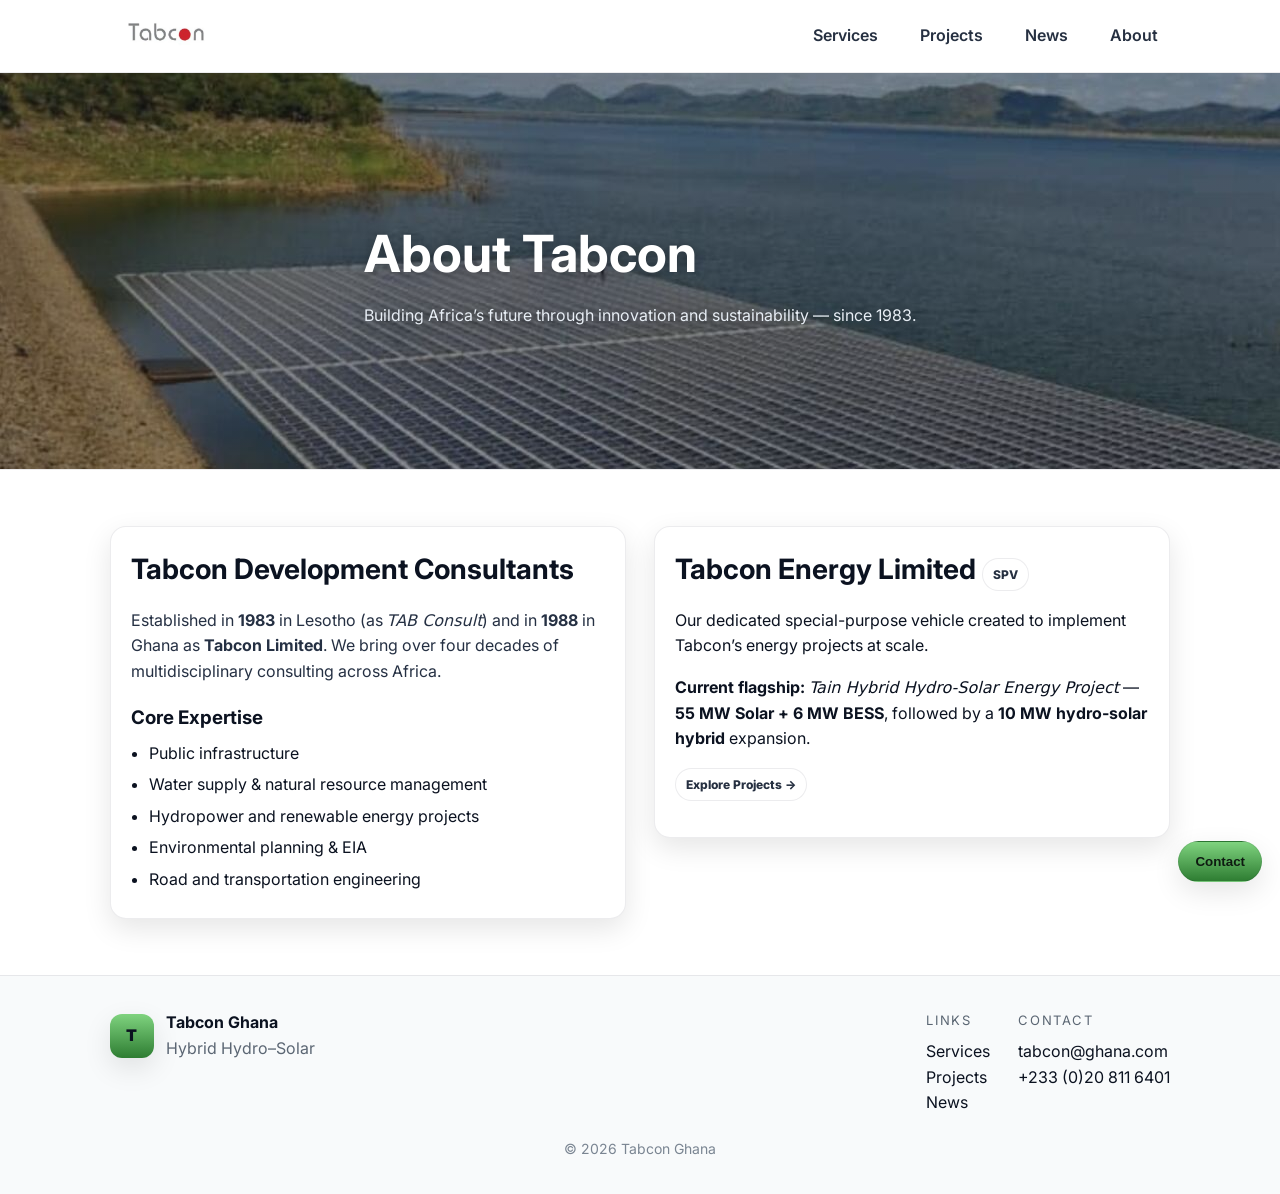
==== commit b33222c1: "Update about.html" ====
--- a/about.html
+++ b/about.html
@@ -103,7 +103,7 @@
   <!-- Page Hero -->
   <section class="page-hero">
     <div class="page-hero__media">
-      <img src="assets/img/uploads/ghana-body.jpg" alt="Engineers with Ghana map overlay">
+      <img src="assets/img/uploads/plant.jpg" alt="Engineers with Ghana map overlay">
     </div>
     <div class="page-hero__content">
       <div class="page-hero__inner">
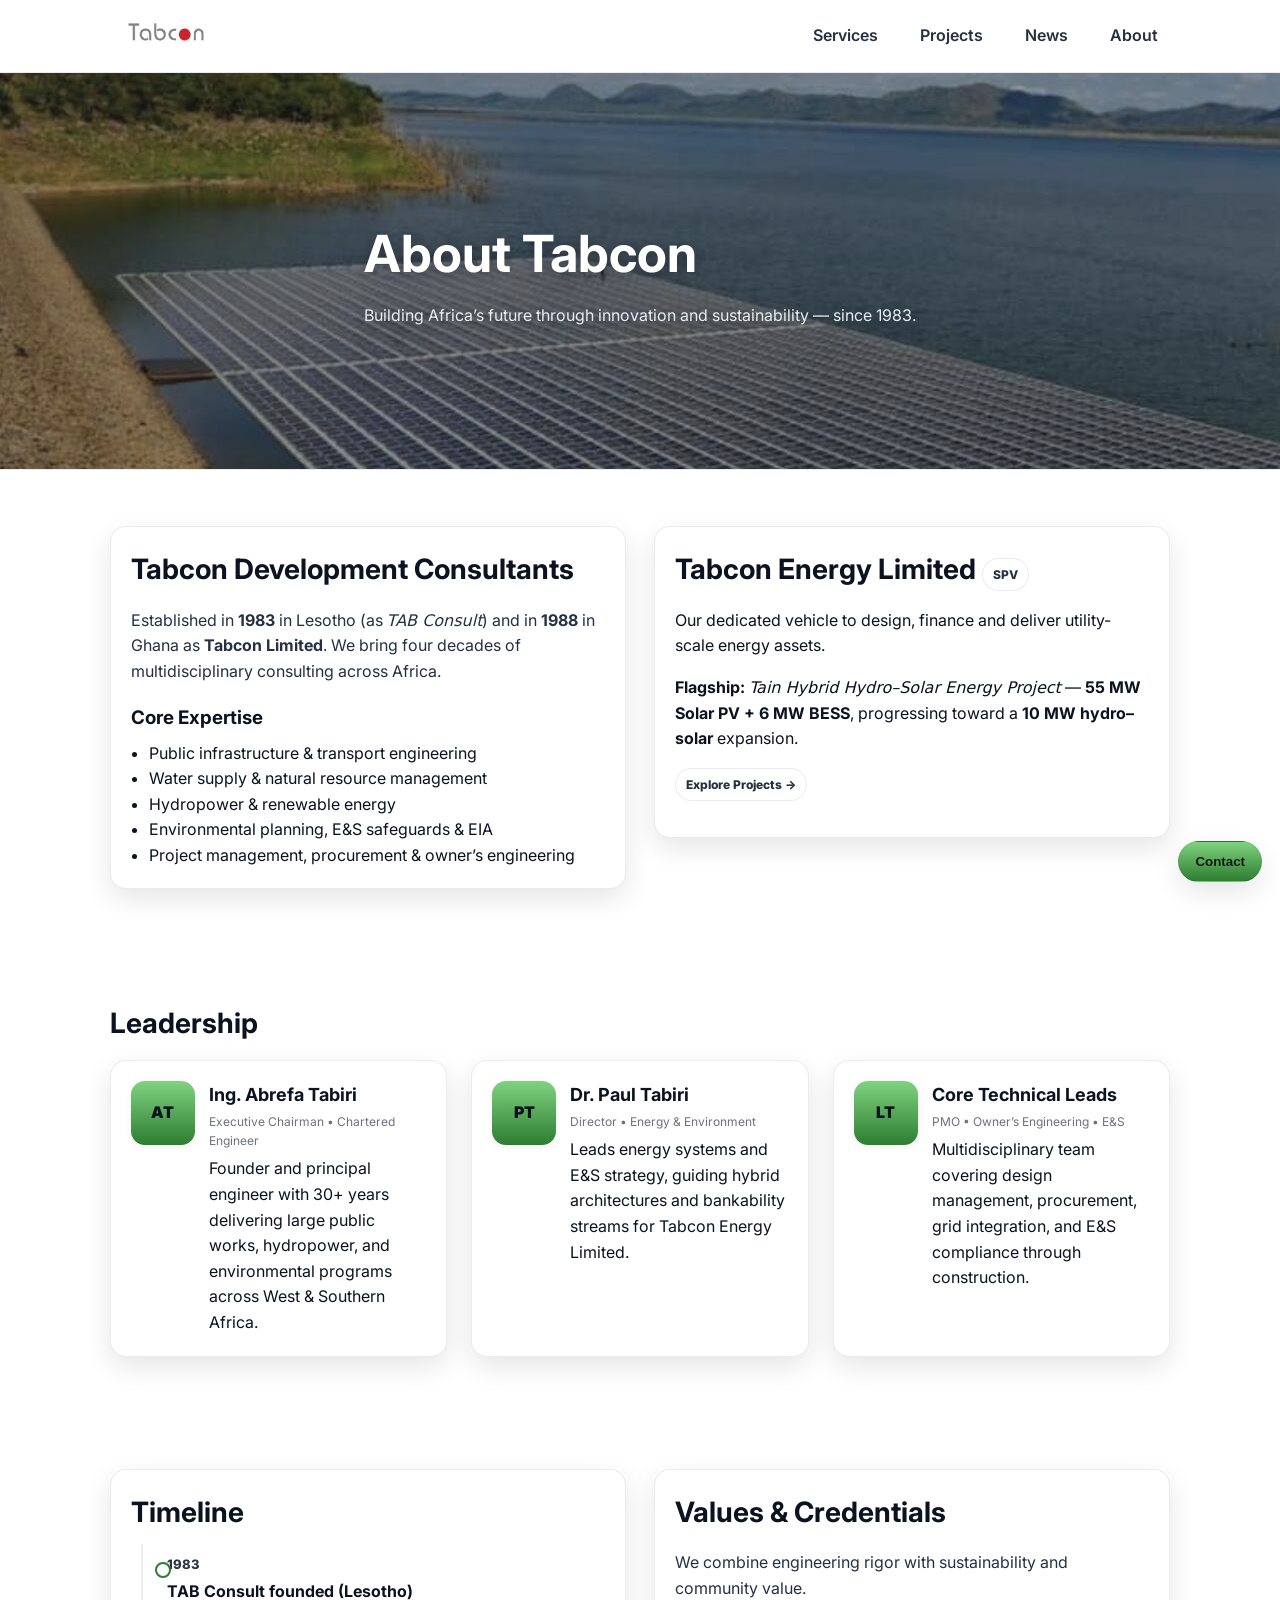
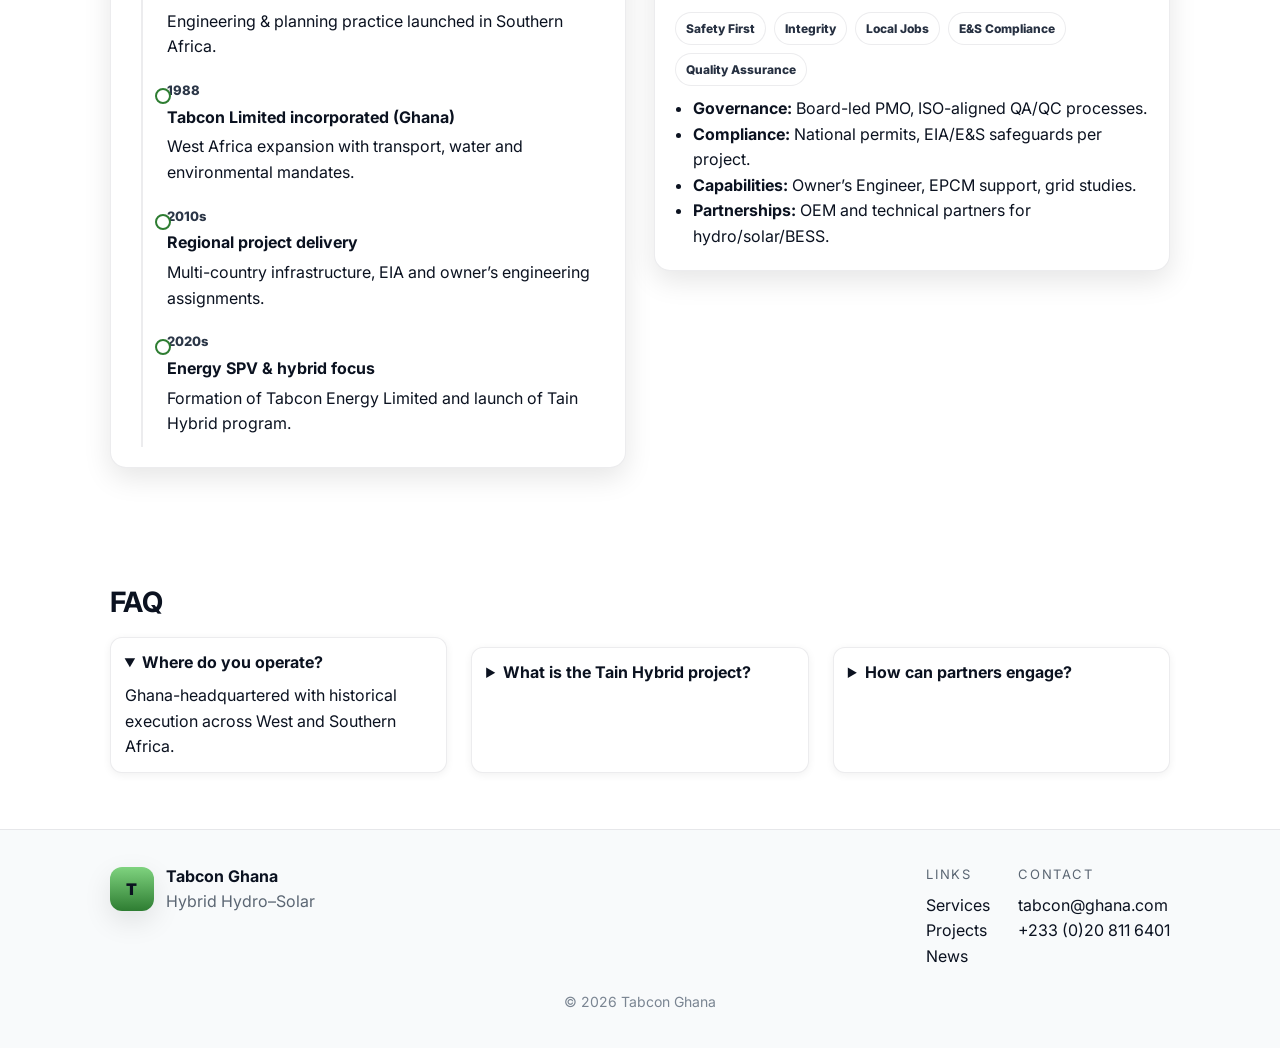
==== commit ca30e680: "Update about.html" ====
--- a/about.html
+++ b/about.html
@@ -4,7 +4,7 @@
   <meta charset="utf-8" />
   <meta name="viewport" content="width=device-width, initial-scale=1" />
   <title>About — Tabcon Ghana</title>
-  <meta name="description" content="About Tabcon Development Consultants: established 1983, decades of experience across infrastructure, water, energy, environment, and transport in Africa." />
+  <meta name="description" content="About Tabcon Development Consultants and Tabcon Energy Limited — four decades delivering infrastructure, water, energy, environment, and transport solutions across Africa." />
 
   <!-- Fonts -->
   <link rel="preconnect" href="https://fonts.googleapis.com">
@@ -38,7 +38,7 @@
     .nav__list a{ padding:10px 12px; border-radius:10px; font-weight:600; color:#263041; }
     .nav__list a:hover{ background:rgba(2,6,23,.06); }
 
-    /* Page hero (static banner) */
+    /* Page hero */
     .page-hero{ position:relative; border-bottom:1px solid var(--edge); }
     .page-hero__media{ height:44vh; min-height:320px; position:relative; overflow:hidden; }
     .page-hero__media img{ width:100%; height:100%; object-fit:cover; }
@@ -51,15 +51,33 @@
     /* Sections */
     .section{ padding-block:56px; }
     .grid-2{ display:grid; grid-template-columns:1fr 1fr; gap:28px; align-items:start; }
+    .grid-3{ display:grid; grid-template-columns:repeat(3,1fr); gap:24px; }
     .card{ background:#fff; border:1px solid var(--edge); border-radius:16px; box-shadow:var(--shadow-lg); overflow:hidden; }
     .card__body{ padding:20px; }
     .h2{ margin:0 0 10px; font-size: clamp(22px, 2.2vw, 28px); }
     .lead{ color:#253043; }
-
-    /* List blocks */
-    .list{ margin:0; padding-left:18px; }
-    .list li{ margin:6px 0; }
     .pill{ display:inline-block; padding:6px 10px; border-radius:999px; font-size:12px; font-weight:800; background:#fff; border:1px solid var(--edge); color:#263041; }
+
+    /* Leadership */
+    .person{ display:flex; gap:14px; align-items:flex-start; }
+    .avatar{ width:64px; height:64px; border-radius:14px; background:linear-gradient(180deg, var(--brand-2), var(--brand)); display:grid; place-items:center; color:#0b1220; font-weight:900; box-shadow:var(--shadow-sm); overflow:hidden; flex:0 0 auto; }
+    .avatar img{ width:100%; height:100%; object-fit:cover; }
+    .person h3{ margin:0 0 2px; font-size:18px; }
+    .person .meta{ font-size:12px; color:#6b7280; margin-bottom:6px; }
+
+    /* Timeline */
+    .timeline{ position:relative; padding-left:22px; }
+    .timeline::before{ content:""; position:absolute; left:10px; top:0; bottom:0; width:2px; background:var(--edge); }
+    .tl-item{ position:relative; padding:10px 0 10px 14px; }
+    .tl-item::before{ content:""; position:absolute; left:2px; top:18px; width:16px; height:16px; border-radius:999px; border:2px solid var(--brand); background:#fff; }
+    .tl-date{ font-weight:800; font-size:13px; color:#2b3647; }
+    .tl-title{ margin:4px 0; font-weight:700; }
+
+    /* Accordion (FAQ) */
+    details{ border:1px solid var(--edge); border-radius:12px; padding:12px 14px; background:#fff; box-shadow:var(--shadow-sm); }
+    details+details{ margin-top:10px; }
+    summary{ cursor:pointer; font-weight:700; }
+    summary::-webkit-details-marker{ display:none; }
 
     /* Footer */
     .footer{ padding-block:34px; background:#f8fafb; border-top:1px solid var(--edge); }
@@ -69,7 +87,7 @@
     .list--reset{ list-style:none; padding:0; margin:0; }
     .copy{ text-align:center; color:#7a8592; margin-top:22px; font-size:14px; }
 
-    /* Floating Contact (same behavior as index) */
+    /* Floating Contact */
     .contact-fab{ position:fixed; right:18px; bottom:18px; z-index:30; }
     .contact-toggle{ appearance:none; border:1px solid var(--edge); background:linear-gradient(180deg, var(--brand-2), var(--brand)); color:#0e1a11; font-weight:900; border-radius:999px; padding:12px 16px; box-shadow: var(--shadow-lg); cursor:pointer; }
     .contact-panel{ position:absolute; right:0; bottom:58px; width:280px; background:rgba(255,255,255,.98); border:1px solid var(--edge); border-radius:14px; box-shadow: var(--shadow-lg); overflow:hidden; opacity:0; transform:translateY(8px); pointer-events:none; transition: opacity .2s ease, transform .2s ease; backdrop-filter: blur(6px); }
@@ -80,6 +98,7 @@
 
     @media (max-width: 980px){
       .grid-2{ grid-template-columns:1fr; }
+      .grid-3{ grid-template-columns:1fr; }
       .page-hero__media{ height:38vh; min-height:260px; }
       .foot-grid{ grid-template-columns:1fr; }
     }
@@ -114,33 +133,155 @@
   </section>
 
   <main>
+    <!-- Company + SPV -->
     <section class="section">
       <div class="wrap grid-2">
-        <!-- Company -->
         <article class="card">
           <div class="card__body">
             <h2 class="h2">Tabcon Development Consultants</h2>
-            <p class="lead">Established in <strong>1983</strong> in Lesotho (as <em>TAB Consult</em>) and in <strong>1988</strong> in Ghana as <strong>Tabcon Limited</strong>. We bring over four decades of multidisciplinary consulting across Africa.</p>
+            <p class="lead">Established in <strong>1983</strong> in Lesotho (as <em>TAB Consult</em>) and in <strong>1988</strong> in Ghana as <strong>Tabcon Limited</strong>. We bring four decades of multidisciplinary consulting across Africa.</p>
             <h3 style="margin:18px 0 8px">Core Expertise</h3>
-            <ul class="list">
-              <li>Public infrastructure</li>
+            <ul class="list" style="margin:0; padding-left:18px;">
+              <li>Public infrastructure &amp; transport engineering</li>
               <li>Water supply &amp; natural resource management</li>
-              <li>Hydropower and renewable energy projects</li>
-              <li>Environmental planning &amp; EIA</li>
-              <li>Road and transportation engineering</li>
+              <li>Hydropower &amp; renewable energy</li>
+              <li>Environmental planning, E&amp;S safeguards &amp; EIA</li>
+              <li>Project management, procurement &amp; owner’s engineering</li>
             </ul>
           </div>
         </article>
 
-        <!-- SPV -->
         <article class="card">
           <div class="card__body">
             <h2 class="h2">Tabcon Energy Limited <span class="pill">SPV</span></h2>
-            <p>Our dedicated special-purpose vehicle created to implement Tabcon’s energy projects at scale.</p>
-            <p><strong>Current flagship:</strong> <em>Tain Hybrid Hydro-Solar Energy Project</em> — <strong>55&nbsp;MW Solar + 6&nbsp;MW BESS</strong>, followed by a <strong>10&nbsp;MW hydro-solar hybrid</strong> expansion.</p>
+            <p>Our dedicated vehicle to design, finance and deliver utility-scale energy assets.</p>
+            <p><strong>Flagship:</strong> <em>Tain Hybrid Hydro–Solar Energy Project</em> — <strong>55&nbsp;MW Solar PV + 6&nbsp;MW BESS</strong>, progressing toward a <strong>10&nbsp;MW hydro–solar</strong> expansion.</p>
             <p style="margin-top:12px;"><a class="pill" href="projects.html">Explore Projects →</a></p>
           </div>
         </article>
+      </div>
+    </section>
+
+    <!-- Leadership -->
+    <section class="section">
+      <div class="wrap">
+        <h2 class="h2" style="margin-bottom:14px;">Leadership</h2>
+        <div class="grid-3">
+          <!-- Person 1 -->
+          <article class="card">
+            <div class="card__body person">
+              <div class="avatar">
+                <!-- Replace with a real photo if available -->
+                <!-- <img src="assets/img/uploads/staff-abrefa.jpg" alt="Ing. Abrefa Tabiri"> -->
+                AT
+              </div>
+              <div>
+                <h3>Ing. Abrefa Tabiri</h3>
+                <div class="meta">Executive Chairman • Chartered Engineer</div>
+                <p style="margin:0;">Founder and principal engineer with 30+ years delivering large public works, hydropower, and environmental programs across West & Southern Africa.</p>
+              </div>
+            </div>
+          </article>
+
+          <!-- Person 2 -->
+          <article class="card">
+            <div class="card__body person">
+              <div class="avatar">PT</div>
+              <div>
+                <h3>Dr. Paul Tabiri</h3>
+                <div class="meta">Director • Energy & Environment</div>
+                <p style="margin:0;">Leads energy systems and E&amp;S strategy, guiding hybrid architectures and bankability streams for Tabcon Energy Limited.</p>
+              </div>
+            </div>
+          </article>
+
+          <!-- Person 3 -->
+          <article class="card">
+            <div class="card__body person">
+              <div class="avatar">LT</div>
+              <div>
+                <h3>Core Technical Leads</h3>
+                <div class="meta">PMO • Owner’s Engineering • E&amp;S</div>
+                <p style="margin:0;">Multidisciplinary team covering design management, procurement, grid integration, and E&amp;S compliance through construction.</p>
+              </div>
+            </div>
+          </article>
+        </div>
+      </div>
+    </section>
+
+    <!-- Timeline -->
+    <section class="section">
+      <div class="wrap grid-2">
+        <article class="card">
+          <div class="card__body">
+            <h2 class="h2">Timeline</h2>
+            <div class="timeline">
+              <div class="tl-item">
+                <div class="tl-date">1983</div>
+                <div class="tl-title">TAB Consult founded (Lesotho)</div>
+                <p style="margin:0;">Engineering & planning practice launched in Southern Africa.</p>
+              </div>
+              <div class="tl-item">
+                <div class="tl-date">1988</div>
+                <div class="tl-title">Tabcon Limited incorporated (Ghana)</div>
+                <p style="margin:0;">West Africa expansion with transport, water and environmental mandates.</p>
+              </div>
+              <div class="tl-item">
+                <div class="tl-date">2010s</div>
+                <div class="tl-title">Regional project delivery</div>
+                <p style="margin:0;">Multi-country infrastructure, EIA and owner’s engineering assignments.</p>
+              </div>
+              <div class="tl-item">
+                <div class="tl-date">2020s</div>
+                <div class="tl-title">Energy SPV & hybrid focus</div>
+                <p style="margin:0;">Formation of Tabcon Energy Limited and launch of Tain Hybrid program.</p>
+              </div>
+            </div>
+          </div>
+        </article>
+
+        <!-- Values & Credentials -->
+        <article class="card">
+          <div class="card__body">
+            <h2 class="h2">Values & Credentials</h2>
+            <p class="lead" style="margin-bottom:10px;">We combine engineering rigor with sustainability and community value.</p>
+            <div style="display:flex; gap:8px; flex-wrap:wrap; margin-bottom:10px;">
+              <span class="pill">Safety First</span>
+              <span class="pill">Integrity</span>
+              <span class="pill">Local Jobs</span>
+              <span class="pill">E&amp;S Compliance</span>
+              <span class="pill">Quality Assurance</span>
+            </div>
+            <ul class="list" style="margin:0; padding-left:18px;">
+              <li><strong>Governance:</strong> Board-led PMO, ISO-aligned QA/QC processes.</li>
+              <li><strong>Compliance:</strong> National permits, EIA/E&amp;S safeguards per project.</li>
+              <li><strong>Capabilities:</strong> Owner’s Engineer, EPCM support, grid studies.</li>
+              <li><strong>Partnerships:</strong> OEM and technical partners for hydro/solar/BESS.</li>
+            </ul>
+          </div>
+        </article>
+      </div>
+    </section>
+
+    <!-- FAQ / Quick Answers -->
+    <section class="section">
+      <div class="wrap">
+        <h2 class="h2" style="margin-bottom:12px;">FAQ</h2>
+        <div class="grid-3">
+          <details open>
+            <summary>Where do you operate?</summary>
+            <p style="margin:8px 0 0;">Ghana-headquartered with historical execution across West and Southern Africa.</p>
+          </details>
+          <details>
+            <summary>What is the Tain Hybrid project?</summary>
+            <p style="margin:8px 0 0;">A phased utility-scale hybrid: 55&nbsp;MW Solar PV with 6&nbsp;MW BESS, targeting a 10&nbsp;MW hydro-solar addition for grid stability.</p>
+          </details>
+          <details>
+            <summary>How can partners engage?</summary>
+            <p style="margin:8px 0 0;">Through EPC, OEM, and financing collaborations. See <a href="projects.html">Projects</a> or <a href="contact.html">Contact</a>.</p>
+          </details>
+        </div>
       </div>
     </section>
   </main>
@@ -182,6 +323,7 @@
   </div>
 
   <script>
+    // Footer year + contact dropdown
     document.getElementById('year').textContent = new Date().getFullYear();
     (function(){
       const btn=document.getElementById('contactToggle');
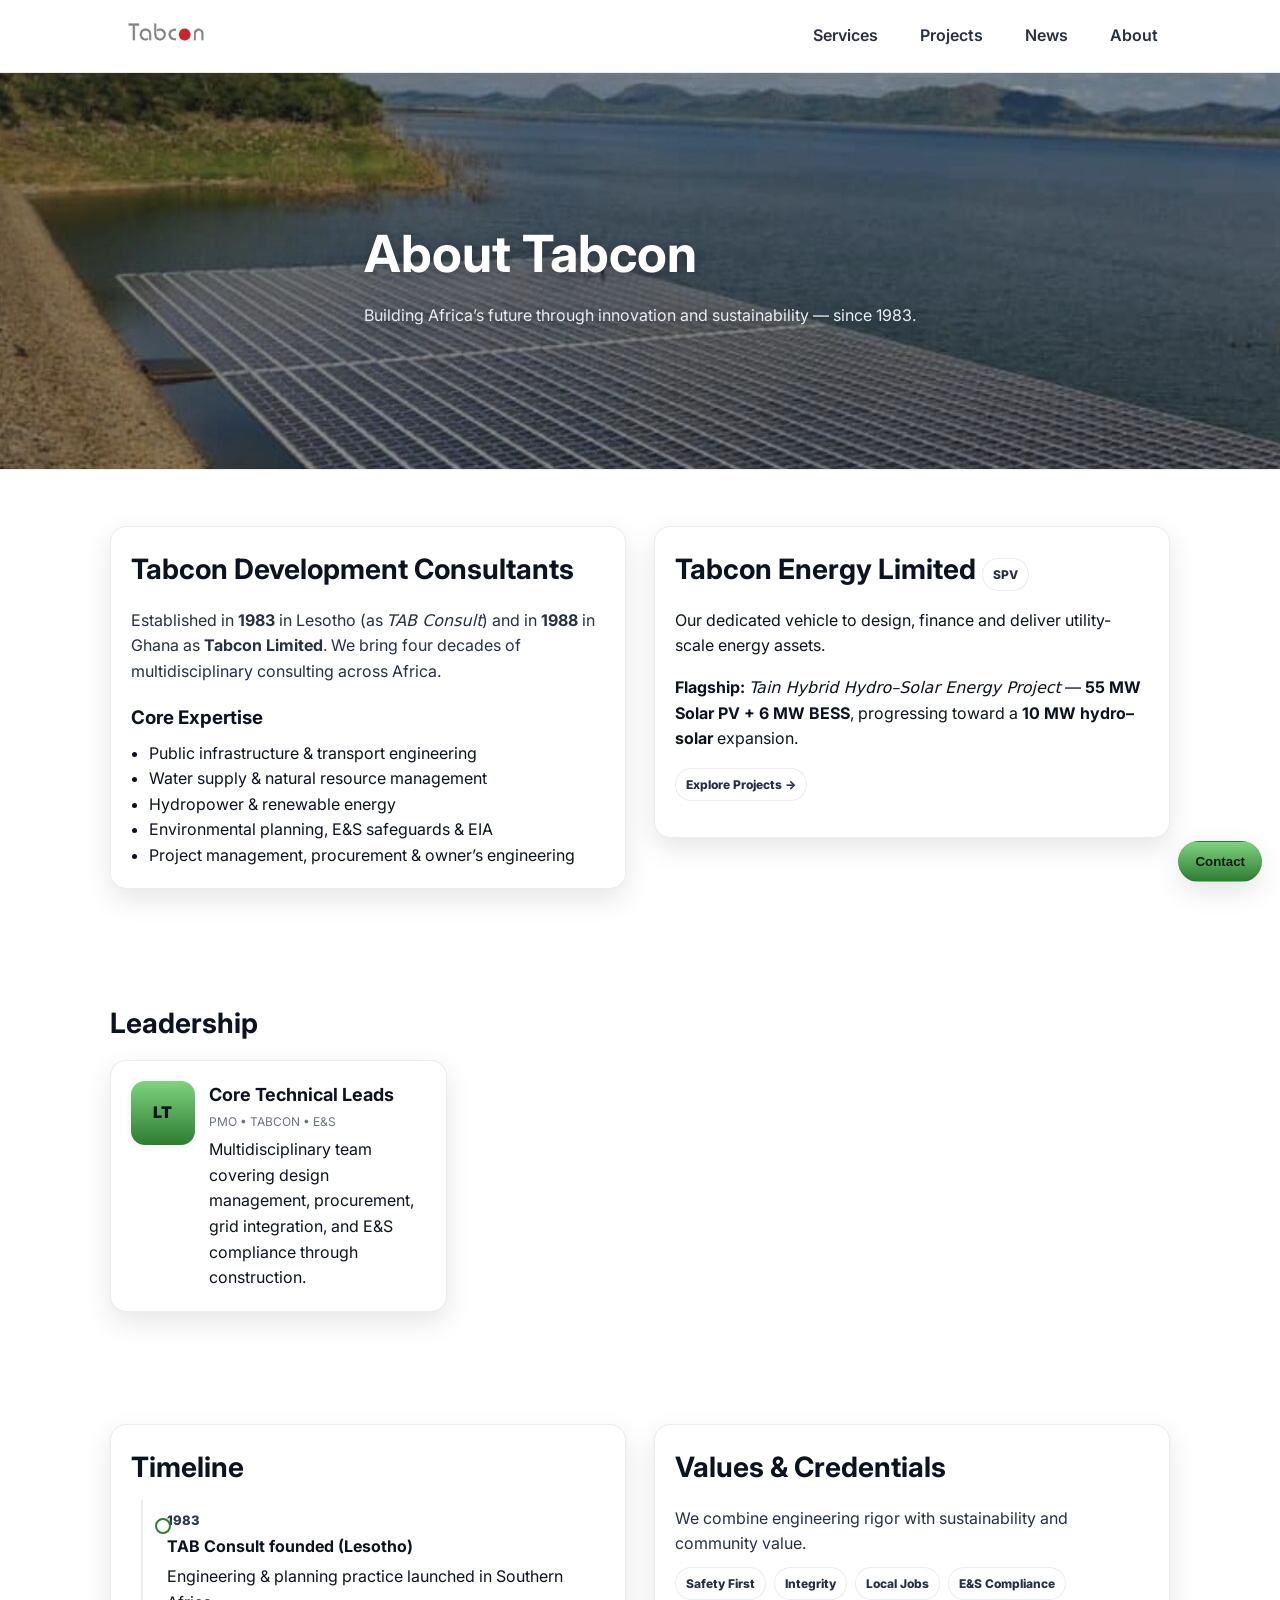
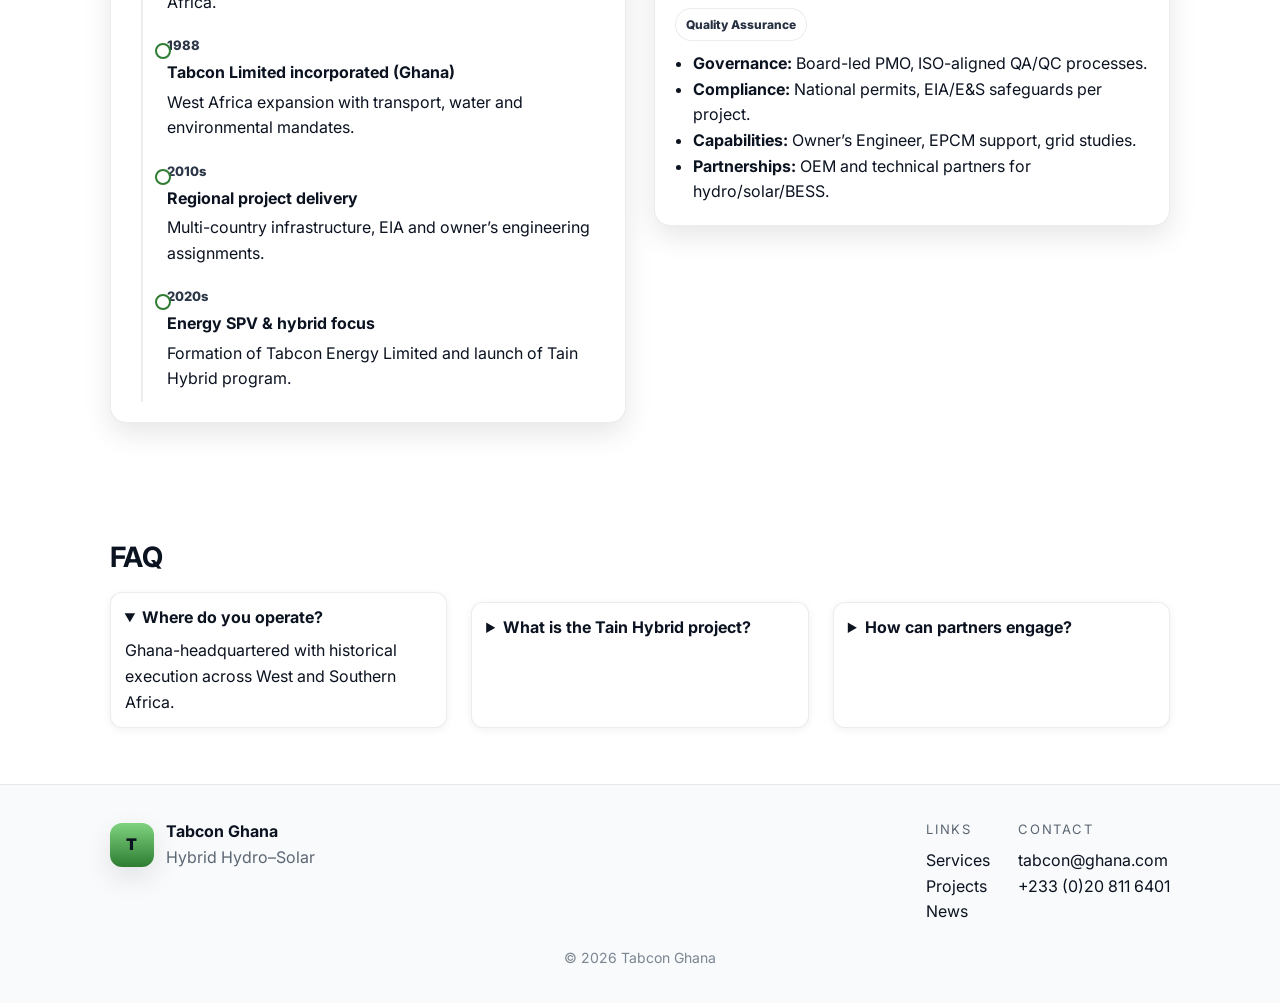
==== commit 39f7ab8e: "Update about.html" ====
--- a/about.html
+++ b/about.html
@@ -167,41 +167,14 @@
       <div class="wrap">
         <h2 class="h2" style="margin-bottom:14px;">Leadership</h2>
         <div class="grid-3">
-          <!-- Person 1 -->
-          <article class="card">
-            <div class="card__body person">
-              <div class="avatar">
-                <!-- Replace with a real photo if available -->
-                <!-- <img src="assets/img/uploads/staff-abrefa.jpg" alt="Ing. Abrefa Tabiri"> -->
-                AT
-              </div>
-              <div>
-                <h3>Ing. Abrefa Tabiri</h3>
-                <div class="meta">Executive Chairman • Chartered Engineer</div>
-                <p style="margin:0;">Founder and principal engineer with 30+ years delivering large public works, hydropower, and environmental programs across West & Southern Africa.</p>
-              </div>
-            </div>
-          </article>
-
-          <!-- Person 2 -->
-          <article class="card">
-            <div class="card__body person">
-              <div class="avatar">PT</div>
-              <div>
-                <h3>Dr. Paul Tabiri</h3>
-                <div class="meta">Director • Energy & Environment</div>
-                <p style="margin:0;">Leads energy systems and E&amp;S strategy, guiding hybrid architectures and bankability streams for Tabcon Energy Limited.</p>
-              </div>
-            </div>
-          </article>
-
-          <!-- Person 3 -->
+          
+          <!-- Info 1 -->
           <article class="card">
             <div class="card__body person">
               <div class="avatar">LT</div>
               <div>
                 <h3>Core Technical Leads</h3>
-                <div class="meta">PMO • Owner’s Engineering • E&amp;S</div>
+                <div class="meta">PMO • TABCON • E&amp;S</div>
                 <p style="margin:0;">Multidisciplinary team covering design management, procurement, grid integration, and E&amp;S compliance through construction.</p>
               </div>
             </div>
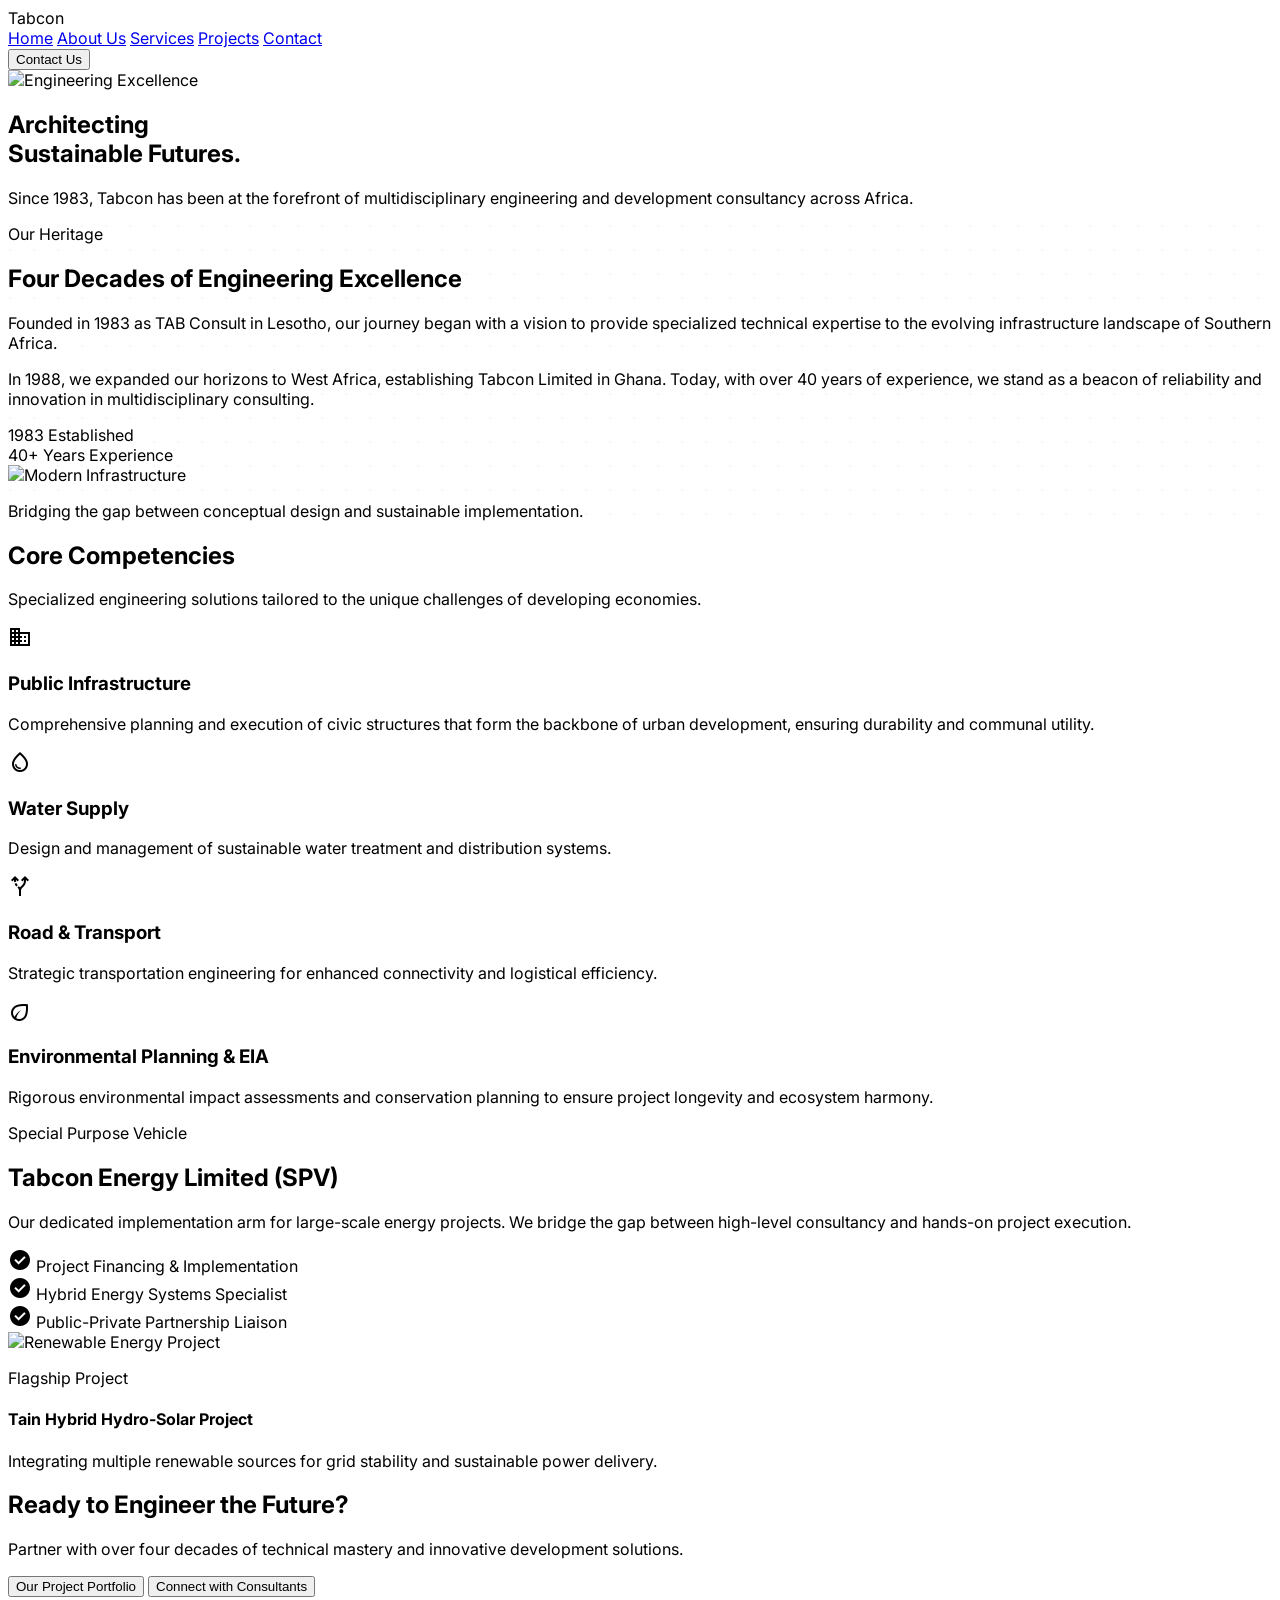
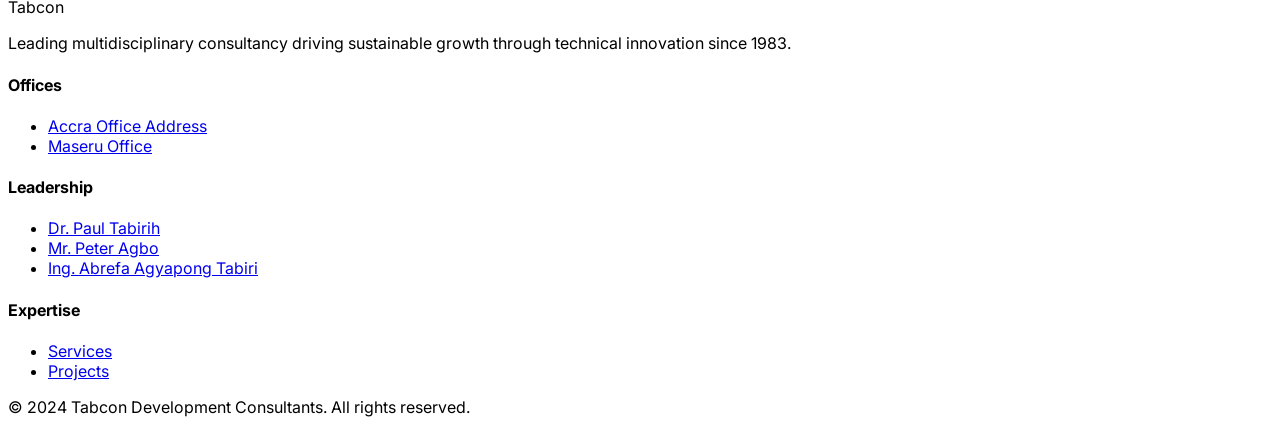
==== commit 892a5d85: "Change greeting from 'Hello' to 'Goodbye'" ====
--- a/about.html
+++ b/about.html
@@ -1,311 +1,311 @@
-<!doctype html>
-<html lang="en">
-<head>
-  <meta charset="utf-8" />
-  <meta name="viewport" content="width=device-width, initial-scale=1" />
-  <title>About — Tabcon Ghana</title>
-  <meta name="description" content="About Tabcon Development Consultants and Tabcon Energy Limited — four decades delivering infrastructure, water, energy, environment, and transport solutions across Africa." />
+<!DOCTYPE html>
 
-  <!-- Fonts -->
-  <link rel="preconnect" href="https://fonts.googleapis.com">
-  <link rel="preconnect" href="https://fonts.gstatic.com" crossorigin>
-  <link href="https://fonts.googleapis.com/css2?family=Inter:wght@400;600;800&display=swap" rel="stylesheet">
-
-  <style>
-    :root{
-      --bg:#ffffff;
-      --glass: rgba(255,255,255,.75);
-      --edge: rgba(17,24,39,.08);
-      --muted:#5b6673;
-      --text:#0b1220;
-      --brand:#2E7D32; --brand-2:#7fd37f;
-      --wrap: clamp(960px, 86vw, 1200px);
-      --radius:16px;
-      --shadow-sm: 0 2px 8px rgba(0,0,0,.06);
-      --shadow-lg: 0 10px 28px rgba(0,0,0,.10);
-    }
-    *,*::before,*::after{ box-sizing:border-box; }
-    body{ margin:0; font-family:Inter,system-ui,-apple-system,Segoe UI,Roboto,Arial; color:var(--text); background:var(--bg); line-height:1.6; }
-    a{ color:inherit; text-decoration:none; }
-    img{ max-width:100%; display:block; }
-    .wrap{ width:var(--wrap); max-width:100%; margin-inline:auto; padding-inline:20px; }
-
-    /* Header */
-    .header{ position:sticky; top:0; z-index:20; backdrop-filter:saturate(1.2) blur(12px); background:var(--glass); border-bottom:1px solid var(--edge); }
-    .header__inner{ display:flex; align-items:center; justify-content:space-between; height:72px; }
-    .logo{ width:120px; height:auto; }
-    .nav__list{ list-style:none; display:flex; gap:18px; margin:0; padding:0; }
-    .nav__list a{ padding:10px 12px; border-radius:10px; font-weight:600; color:#263041; }
-    .nav__list a:hover{ background:rgba(2,6,23,.06); }
-
-    /* Page hero */
-    .page-hero{ position:relative; border-bottom:1px solid var(--edge); }
-    .page-hero__media{ height:44vh; min-height:320px; position:relative; overflow:hidden; }
-    .page-hero__media img{ width:100%; height:100%; object-fit:cover; }
-    .page-hero__media::after{ content:""; position:absolute; inset:0; background:linear-gradient(120deg, rgba(15,23,42,.35), rgba(2,6,23,.15)); }
-    .page-hero__content{ position:absolute; inset:0; display:flex; align-items:center; color:#fff; }
-    .page-hero__inner{ max-width:var(--wrap); margin:auto; padding:24px; text-shadow:0 2px 12px rgba(0,0,0,.3); }
-    .page-hero h1{ margin:0 0 8px; font-size: clamp(32px, 4vw, 52px); }
-    .page-hero p{ margin:0; max-width:65ch; color:#e8eef5; }
-
-    /* Sections */
-    .section{ padding-block:56px; }
-    .grid-2{ display:grid; grid-template-columns:1fr 1fr; gap:28px; align-items:start; }
-    .grid-3{ display:grid; grid-template-columns:repeat(3,1fr); gap:24px; }
-    .card{ background:#fff; border:1px solid var(--edge); border-radius:16px; box-shadow:var(--shadow-lg); overflow:hidden; }
-    .card__body{ padding:20px; }
-    .h2{ margin:0 0 10px; font-size: clamp(22px, 2.2vw, 28px); }
-    .lead{ color:#253043; }
-    .pill{ display:inline-block; padding:6px 10px; border-radius:999px; font-size:12px; font-weight:800; background:#fff; border:1px solid var(--edge); color:#263041; }
-
-    /* Leadership */
-    .person{ display:flex; gap:14px; align-items:flex-start; }
-    .avatar{ width:64px; height:64px; border-radius:14px; background:linear-gradient(180deg, var(--brand-2), var(--brand)); display:grid; place-items:center; color:#0b1220; font-weight:900; box-shadow:var(--shadow-sm); overflow:hidden; flex:0 0 auto; }
-    .avatar img{ width:100%; height:100%; object-fit:cover; }
-    .person h3{ margin:0 0 2px; font-size:18px; }
-    .person .meta{ font-size:12px; color:#6b7280; margin-bottom:6px; }
-
-    /* Timeline */
-    .timeline{ position:relative; padding-left:22px; }
-    .timeline::before{ content:""; position:absolute; left:10px; top:0; bottom:0; width:2px; background:var(--edge); }
-    .tl-item{ position:relative; padding:10px 0 10px 14px; }
-    .tl-item::before{ content:""; position:absolute; left:2px; top:18px; width:16px; height:16px; border-radius:999px; border:2px solid var(--brand); background:#fff; }
-    .tl-date{ font-weight:800; font-size:13px; color:#2b3647; }
-    .tl-title{ margin:4px 0; font-weight:700; }
-
-    /* Accordion (FAQ) */
-    details{ border:1px solid var(--edge); border-radius:12px; padding:12px 14px; background:#fff; box-shadow:var(--shadow-sm); }
-    details+details{ margin-top:10px; }
-    summary{ cursor:pointer; font-weight:700; }
-    summary::-webkit-details-marker{ display:none; }
-
-    /* Footer */
-    .footer{ padding-block:34px; background:#f8fafb; border-top:1px solid var(--edge); }
-    .foot-grid{ display:grid; grid-template-columns: 1.2fr auto auto; gap:28px; align-items:start; }
-    .foot-badge{ width:44px;height:44px;border-radius:12px; background:linear-gradient(180deg, var(--brand-2), var(--brand)); display:grid; place-items:center; color:#0b1220; font-weight:900; box-shadow: var(--shadow-lg); }
-    .foot-title{ font-size:13px; letter-spacing:.12em; text-transform:uppercase; color:var(--muted); margin-bottom:8px; }
-    .list--reset{ list-style:none; padding:0; margin:0; }
-    .copy{ text-align:center; color:#7a8592; margin-top:22px; font-size:14px; }
-
-    /* Floating Contact */
-    .contact-fab{ position:fixed; right:18px; bottom:18px; z-index:30; }
-    .contact-toggle{ appearance:none; border:1px solid var(--edge); background:linear-gradient(180deg, var(--brand-2), var(--brand)); color:#0e1a11; font-weight:900; border-radius:999px; padding:12px 16px; box-shadow: var(--shadow-lg); cursor:pointer; }
-    .contact-panel{ position:absolute; right:0; bottom:58px; width:280px; background:rgba(255,255,255,.98); border:1px solid var(--edge); border-radius:14px; box-shadow: var(--shadow-lg); overflow:hidden; opacity:0; transform:translateY(8px); pointer-events:none; transition: opacity .2s ease, transform .2s ease; backdrop-filter: blur(6px); }
-    .contact-panel.open{ opacity:1; transform:translateY(0); pointer-events:auto; }
-    .contact-panel header{ padding:12px 14px; font-weight:800; border-bottom:1px solid var(--edge); }
-    .contact-panel .item{ padding:12px 14px; border-top:1px solid var(--edge); }
-    .contact-panel .item a{ font-weight:700; }
-
-    @media (max-width: 980px){
-      .grid-2{ grid-template-columns:1fr; }
-      .grid-3{ grid-template-columns:1fr; }
-      .page-hero__media{ height:38vh; min-height:260px; }
-      .foot-grid{ grid-template-columns:1fr; }
-    }
-  </style>
+<html class="light" lang="en"><head>
+<meta charset="utf-8"/>
+<meta content="width=device-width, initial-scale=1.0" name="viewport"/>
+<title>About Us | Tabcon Development Consultants</title>
+<script src="https://cdn.tailwindcss.com?plugins=forms,container-queries"></script>
+<link href="https://fonts.googleapis.com/css2?family=Inter:wght@400;500;600;700;800&amp;family=Work+Sans:wght@400;500;600&amp;display=swap" rel="stylesheet"/>
+<link href="https://fonts.googleapis.com/css2?family=Material+Symbols+Outlined:wght,FILL@100..700,0..1&amp;display=swap" rel="stylesheet"/>
+<link href="https://fonts.googleapis.com/css2?family=Material+Symbols+Outlined:wght,FILL@100..700,0..1&amp;display=swap" rel="stylesheet"/>
+<script id="tailwind-config">
+      tailwind.config = {
+        darkMode: "class",
+        theme: {
+          extend: {
+            colors: {
+              "surface-container-high": "#eae8e7",
+              "on-error-container": "#93000a",
+              "tertiary-fixed-dim": "#c8c6c6",
+              "on-secondary-fixed-variant": "#005312",
+              "primary-fixed-dim": "#91cef3",
+              "inverse-surface": "#303030",
+              "surface": "#fbf9f8",
+              "surface-tint": "#206585",
+              "on-surface-variant": "#40484d",
+              "on-primary-fixed": "#001e2c",
+              "secondary-fixed": "#a3f69c",
+              "tertiary-fixed": "#e4e2e1",
+              "surface-dim": "#dbdad9",
+              "primary": "#1c6282",
+              "inverse-primary": "#91cef3",
+              "surface-container-lowest": "#ffffff",
+              "on-surface": "#1b1c1c",
+              "on-primary": "#ffffff",
+              "background": "#fbf9f8",
+              "outline-variant": "#c0c7ce",
+              "on-secondary-fixed": "#002204",
+              "surface-container-low": "#f5f3f3",
+              "surface-container-highest": "#e4e2e2",
+              "on-secondary": "#ffffff",
+              "error-container": "#ffdad6",
+              "surface-bright": "#fbf9f8",
+              "inverse-on-surface": "#f2f0f0",
+              "on-primary-container": "#fcfcff",
+              "on-background": "#1b1c1c",
+              "on-tertiary-container": "#fffcfb",
+              "surface-container": "#efeded",
+              "primary-fixed": "#c4e7ff",
+              "error": "#ba1a1a",
+              "on-secondary-container": "#217128",
+              "secondary-fixed-dim": "#88d982",
+              "secondary-container": "#a0f399",
+              "secondary": "#1b6d24",
+              "on-tertiary-fixed-variant": "#474747",
+              "outline": "#70787e",
+              "on-primary-fixed-variant": "#004c69",
+              "on-tertiary-fixed": "#1b1c1c",
+              "surface-variant": "#e4e2e2",
+              "tertiary-container": "#757474",
+              "tertiary": "#5c5c5c",
+              "on-tertiary": "#ffffff",
+              "primary-container": "#3c7b9c",
+              "on-error": "#ffffff"
+            },
+            fontFamily: {
+              "headline": ["Inter"],
+              "body": ["Inter"],
+              "label": ["Work Sans"]
+            },
+            borderRadius: {"DEFAULT": "0.25rem", "lg": "0.5rem", "xl": "0.75rem", "full": "9999px"},
+          },
+        },
+      }
+    </script>
+<style>
+        .material-symbols-outlined {
+            font-variation-settings: 'FILL' 0, 'wght' 400, 'GRAD' 0, 'opsz' 24;
+        }
+        body { font-family: 'Inter', sans-serif; }
+        .blueprint-pattern {
+            background-image: radial-gradient(circle at 2px 2px, rgba(28, 98, 130, 0.05) 1px, transparent 0);
+            background-size: 24px 24px;
+        }
+    </style>
 </head>
-<body>
-  <header class="header">
-    <div class="wrap header__inner">
-      <a href="index.html"><img class="logo" src="assets/img/uploads/tabcon-logo.jpeg" alt="Tabcon Ghana logo"></a>
-      <nav aria-label="Primary">
-        <ul class="nav__list">
-          <li><a href="services.html">Services</a></li>
-          <li><a href="projects.html">Projects</a></li>
-          <li><a href="news.html">News</a></li>
-          <li><a href="about.html" aria-current="page">About</a></li>
-        </ul>
-      </nav>
-    </div>
-  </header>
-
-  <!-- Page Hero -->
-  <section class="page-hero">
-    <div class="page-hero__media">
-      <img src="assets/img/uploads/plant.jpg" alt="Engineers with Ghana map overlay">
-    </div>
-    <div class="page-hero__content">
-      <div class="page-hero__inner">
-        <h1>About Tabcon</h1>
-        <p class="lead">Building Africa’s future through innovation and sustainability — since 1983.</p>
-      </div>
-    </div>
-  </section>
-
-  <main>
-    <!-- Company + SPV -->
-    <section class="section">
-      <div class="wrap grid-2">
-        <article class="card">
-          <div class="card__body">
-            <h2 class="h2">Tabcon Development Consultants</h2>
-            <p class="lead">Established in <strong>1983</strong> in Lesotho (as <em>TAB Consult</em>) and in <strong>1988</strong> in Ghana as <strong>Tabcon Limited</strong>. We bring four decades of multidisciplinary consulting across Africa.</p>
-            <h3 style="margin:18px 0 8px">Core Expertise</h3>
-            <ul class="list" style="margin:0; padding-left:18px;">
-              <li>Public infrastructure &amp; transport engineering</li>
-              <li>Water supply &amp; natural resource management</li>
-              <li>Hydropower &amp; renewable energy</li>
-              <li>Environmental planning, E&amp;S safeguards &amp; EIA</li>
-              <li>Project management, procurement &amp; owner’s engineering</li>
-            </ul>
-          </div>
-        </article>
-
-        <article class="card">
-          <div class="card__body">
-            <h2 class="h2">Tabcon Energy Limited <span class="pill">SPV</span></h2>
-            <p>Our dedicated vehicle to design, finance and deliver utility-scale energy assets.</p>
-            <p><strong>Flagship:</strong> <em>Tain Hybrid Hydro–Solar Energy Project</em> — <strong>55&nbsp;MW Solar PV + 6&nbsp;MW BESS</strong>, progressing toward a <strong>10&nbsp;MW hydro–solar</strong> expansion.</p>
-            <p style="margin-top:12px;"><a class="pill" href="projects.html">Explore Projects →</a></p>
-          </div>
-        </article>
-      </div>
-    </section>
-
-    <!-- Leadership -->
-    <section class="section">
-      <div class="wrap">
-        <h2 class="h2" style="margin-bottom:14px;">Leadership</h2>
-        <div class="grid-3">
-          
-          <!-- Info 1 -->
-          <article class="card">
-            <div class="card__body person">
-              <div class="avatar">LT</div>
-              <div>
-                <h3>Core Technical Leads</h3>
-                <div class="meta">PMO • TABCON • E&amp;S</div>
-                <p style="margin:0;">Multidisciplinary team covering design management, procurement, grid integration, and E&amp;S compliance through construction.</p>
-              </div>
-            </div>
-          </article>
-        </div>
-      </div>
-    </section>
-
-    <!-- Timeline -->
-    <section class="section">
-      <div class="wrap grid-2">
-        <article class="card">
-          <div class="card__body">
-            <h2 class="h2">Timeline</h2>
-            <div class="timeline">
-              <div class="tl-item">
-                <div class="tl-date">1983</div>
-                <div class="tl-title">TAB Consult founded (Lesotho)</div>
-                <p style="margin:0;">Engineering & planning practice launched in Southern Africa.</p>
-              </div>
-              <div class="tl-item">
-                <div class="tl-date">1988</div>
-                <div class="tl-title">Tabcon Limited incorporated (Ghana)</div>
-                <p style="margin:0;">West Africa expansion with transport, water and environmental mandates.</p>
-              </div>
-              <div class="tl-item">
-                <div class="tl-date">2010s</div>
-                <div class="tl-title">Regional project delivery</div>
-                <p style="margin:0;">Multi-country infrastructure, EIA and owner’s engineering assignments.</p>
-              </div>
-              <div class="tl-item">
-                <div class="tl-date">2020s</div>
-                <div class="tl-title">Energy SPV & hybrid focus</div>
-                <p style="margin:0;">Formation of Tabcon Energy Limited and launch of Tain Hybrid program.</p>
-              </div>
-            </div>
-          </div>
-        </article>
-
-        <!-- Values & Credentials -->
-        <article class="card">
-          <div class="card__body">
-            <h2 class="h2">Values & Credentials</h2>
-            <p class="lead" style="margin-bottom:10px;">We combine engineering rigor with sustainability and community value.</p>
-            <div style="display:flex; gap:8px; flex-wrap:wrap; margin-bottom:10px;">
-              <span class="pill">Safety First</span>
-              <span class="pill">Integrity</span>
-              <span class="pill">Local Jobs</span>
-              <span class="pill">E&amp;S Compliance</span>
-              <span class="pill">Quality Assurance</span>
-            </div>
-            <ul class="list" style="margin:0; padding-left:18px;">
-              <li><strong>Governance:</strong> Board-led PMO, ISO-aligned QA/QC processes.</li>
-              <li><strong>Compliance:</strong> National permits, EIA/E&amp;S safeguards per project.</li>
-              <li><strong>Capabilities:</strong> Owner’s Engineer, EPCM support, grid studies.</li>
-              <li><strong>Partnerships:</strong> OEM and technical partners for hydro/solar/BESS.</li>
-            </ul>
-          </div>
-        </article>
-      </div>
-    </section>
-
-    <!-- FAQ / Quick Answers -->
-    <section class="section">
-      <div class="wrap">
-        <h2 class="h2" style="margin-bottom:12px;">FAQ</h2>
-        <div class="grid-3">
-          <details open>
-            <summary>Where do you operate?</summary>
-            <p style="margin:8px 0 0;">Ghana-headquartered with historical execution across West and Southern Africa.</p>
-          </details>
-          <details>
-            <summary>What is the Tain Hybrid project?</summary>
-            <p style="margin:8px 0 0;">A phased utility-scale hybrid: 55&nbsp;MW Solar PV with 6&nbsp;MW BESS, targeting a 10&nbsp;MW hydro-solar addition for grid stability.</p>
-          </details>
-          <details>
-            <summary>How can partners engage?</summary>
-            <p style="margin:8px 0 0;">Through EPC, OEM, and financing collaborations. See <a href="projects.html">Projects</a> or <a href="contact.html">Contact</a>.</p>
-          </details>
-        </div>
-      </div>
-    </section>
-  </main>
-
-  <footer class="footer">
-    <div class="wrap foot-grid">
-      <div style="display:flex; align-items:center; gap:12px;">
-        <div class="foot-badge">T</div>
-        <div><strong>Tabcon Ghana</strong><br><span style="color:var(--muted)">Hybrid Hydro–Solar</span></div>
-      </div>
-      <nav aria-label="Footer links">
-        <div class="foot-title">Links</div>
-        <ul class="list--reset">
-          <li><a href="services.html">Services</a></li>
-          <li><a href="projects.html">Projects</a></li>
-          <li><a href="news.html">News</a></li>
-        </ul>
-      </nav>
-      <section>
-        <div class="foot-title">Contact</div>
-        <ul class="list--reset">
-          <li><a href="mailto:tabcon@ghana.com">tabcon@ghana.com</a></li>
-          <li><a href="tel:+233208116401">+233 (0)20 811 6401</a></li>
-        </ul>
-      </section>
-    </div>
-    <div class="copy">© <span id="year"></span> Tabcon Ghana</div>
-  </footer>
-
-  <!-- Floating Contact -->
-  <div class="contact-fab">
-    <button class="contact-toggle" id="contactToggle" type="button">Contact</button>
-    <div class="contact-panel" id="contactPanel" aria-hidden="true">
-      <header>Contact Tabcon</header>
-      <div class="item"><a href="tel:+233208116401">+233 (0)20 811 6401</a></div>
-      <div class="item"><a href="mailto:tabcon@ghana.com">tabcon@ghana.com</a></div>
-      <div class="item"><a href="contact.html">Open contact page →</a></div>
-    </div>
-  </div>
-
-  <script>
-    // Footer year + contact dropdown
-    document.getElementById('year').textContent = new Date().getFullYear();
-    (function(){
-      const btn=document.getElementById('contactToggle');
-      const panel=document.getElementById('contactPanel');
-      if(!btn||!panel) return;
-      btn.addEventListener('click',()=>{const open=panel.classList.toggle('open');panel.setAttribute('aria-hidden',String(!open));});
-      document.addEventListener('click',(e)=>{if(!panel.contains(e.target)&&e.target!==btn){panel.classList.remove('open');panel.setAttribute('aria-hidden','true');}});
-      document.addEventListener('keydown',(e)=>{if(e.key==='Escape'){panel.classList.remove('open');panel.setAttribute('aria-hidden','true');}});
-    })();
-  </script>
-</body>
-</html>
+<body class="bg-surface text-on-surface selection:bg-primary-fixed selection:text-on-primary-fixed">
+<!-- TopNavBar -->
+<nav class="fixed top-0 w-full z-50 bg-white/80 dark:bg-slate-900/80 backdrop-blur-md shadow-sm dark:shadow-none">
+<div class="flex justify-between items-center max-w-7xl mx-auto px-6 h-20">
+<span class="text-2xl font-bold tracking-tighter text-sky-900 dark:text-white">Tabcon</span>
+<div class="hidden md:flex items-center gap-8 font-sans text-base font-medium tracking-tight">
+<a class="text-slate-600 dark:text-slate-400 hover:text-sky-800 dark:hover:text-sky-200 transition-colors" href="#">Home</a>
+<a class="text-sky-700 dark:text-sky-300 border-b-2 border-sky-700 dark:border-sky-300 pb-1" href="#">About Us</a>
+<a class="text-slate-600 dark:text-slate-400 hover:text-sky-800 dark:hover:text-sky-200 transition-colors" href="#">Services</a>
+<a class="text-slate-600 dark:text-slate-400 hover:text-sky-800 dark:hover:text-sky-200 transition-colors" href="#">Projects</a>
+<a class="text-slate-600 dark:text-slate-400 hover:text-sky-800 dark:hover:text-sky-200 transition-colors" href="#">Contact</a>
+</div>
+<button class="bg-primary text-on-primary px-6 py-2.5 rounded hover:opacity-90 active:scale-95 transition-all font-medium">
+                Contact Us
+            </button>
+</div>
+</nav>
+<main class="pt-20">
+<!-- Hero Section -->
+<section class="relative h-[614px] flex items-center overflow-hidden">
+<div class="absolute inset-0 bg-primary-container z-0">
+<div class="absolute inset-0 bg-gradient-to-r from-primary to-transparent opacity-80"></div>
+<img alt="Engineering Excellence" class="w-full h-full object-cover mix-blend-overlay" data-alt="Wide angle shot of a large scale infrastructure project with concrete structures and cranes under a clear blue sky, architectural precision." src="https://lh3.googleusercontent.com/aida-public/[base64]"/>
+</div>
+<div class="relative z-10 max-w-7xl mx-auto px-6 w-full">
+<div class="max-w-3xl">
+<h1 class="text-5xl md:text-7xl font-extrabold tracking-tight text-white mb-6 leading-[1.1]">
+                        Architecting <br/><span class="text-secondary-fixed">Sustainable</span> Futures.
+                    </h1>
+<p class="text-xl text-primary-fixed leading-relaxed font-medium">
+                        Since 1983, Tabcon has been at the forefront of multidisciplinary engineering and development consultancy across Africa.
+                    </p>
+</div>
+</div>
+</section>
+<!-- Legacy Section (Asymmetric) -->
+<section class="py-24 bg-surface blueprint-pattern">
+<div class="max-w-7xl mx-auto px-6">
+<div class="grid grid-cols-1 lg:grid-cols-12 gap-16 items-center">
+<div class="lg:col-span-5">
+<div class="inline-block px-4 py-1.5 rounded-full bg-secondary-container text-on-secondary-container font-label text-sm font-semibold tracking-wider uppercase mb-6">
+                            Our Heritage
+                        </div>
+<h2 class="text-4xl font-bold tracking-tight text-on-surface mb-8">Four Decades of Engineering Excellence</h2>
+<div class="space-y-6 text-lg text-on-surface-variant leading-relaxed">
+<p>
+                                Founded in 1983 as <span class="text-primary font-semibold">TAB Consult</span> in Lesotho, our journey began with a vision to provide specialized technical expertise to the evolving infrastructure landscape of Southern Africa.
+                            </p>
+<p>
+                                In 1988, we expanded our horizons to West Africa, establishing <span class="text-primary font-semibold">Tabcon Limited</span> in Ghana. Today, with over 40 years of experience, we stand as a beacon of reliability and innovation in multidisciplinary consulting.
+                            </p>
+</div>
+</div>
+<div class="lg:col-span-7 grid grid-cols-2 gap-4">
+<div class="bg-surface-container-low p-12 rounded-lg flex flex-col justify-center items-center text-center">
+<span class="text-6xl font-extrabold text-primary mb-2">1983</span>
+<span class="font-label text-sm font-bold uppercase tracking-widest text-outline">Established</span>
+</div>
+<div class="bg-primary text-on-primary p-12 rounded-lg flex flex-col justify-center items-center text-center shadow-xl">
+<span class="text-6xl font-extrabold mb-2">40+</span>
+<span class="font-label text-sm font-bold uppercase tracking-widest opacity-80">Years Experience</span>
+</div>
+<div class="bg-surface-container-highest col-span-2 p-12 rounded-lg relative overflow-hidden h-64">
+<img alt="Modern Infrastructure" class="absolute inset-0 w-full h-full object-cover opacity-30 grayscale hover:grayscale-0 transition-all duration-500" data-alt="Conceptual architectural sketch of a bridge overlaid on a modern glass building reflecting a vibrant sunset." src="https://lh3.googleusercontent.com/aida-public/[base64]"/>
+<div class="relative z-10 flex h-full items-end">
+<p class="text-2xl font-bold tracking-tight text-on-surface max-w-md">Bridging the gap between conceptual design and sustainable implementation.</p>
+</div>
+</div>
+</div>
+</div>
+</div>
+</section>
+<!-- Expertise Grid (Bento Style) -->
+<section class="py-24 bg-surface-container-low">
+<div class="max-w-7xl mx-auto px-6">
+<div class="text-center mb-16">
+<h2 class="text-4xl font-bold tracking-tight mb-4">Core Competencies</h2>
+<p class="text-on-surface-variant max-w-2xl mx-auto">Specialized engineering solutions tailored to the unique challenges of developing economies.</p>
+</div>
+<div class="grid grid-cols-1 md:grid-cols-3 gap-6">
+<!-- Public Infrastructure -->
+<div class="md:col-span-2 bg-surface-container-lowest p-8 rounded-lg border-l-4 border-primary group hover:shadow-lg transition-shadow">
+<div class="flex items-start gap-6">
+<div class="bg-primary-fixed p-4 rounded-lg text-primary">
+<span class="material-symbols-outlined text-4xl">domain</span>
+</div>
+<div>
+<h3 class="text-2xl font-bold mb-3">Public Infrastructure</h3>
+<p class="text-on-surface-variant leading-relaxed">Comprehensive planning and execution of civic structures that form the backbone of urban development, ensuring durability and communal utility.</p>
+</div>
+</div>
+</div>
+<!-- Water Supply -->
+<div class="bg-surface-container-lowest p-8 rounded-lg border-l-4 border-primary group hover:shadow-lg transition-shadow">
+<div class="flex flex-col gap-4">
+<div class="bg-primary-fixed w-fit p-4 rounded-lg text-primary">
+<span class="material-symbols-outlined text-4xl">water_drop</span>
+</div>
+<h3 class="text-2xl font-bold">Water Supply</h3>
+<p class="text-on-surface-variant leading-relaxed text-sm">Design and management of sustainable water treatment and distribution systems.</p>
+</div>
+</div>
+<!-- Road and Transport -->
+<div class="bg-surface-container-lowest p-8 rounded-lg border-l-4 border-primary group hover:shadow-lg transition-shadow">
+<div class="flex flex-col gap-4">
+<div class="bg-primary-fixed w-fit p-4 rounded-lg text-primary">
+<span class="material-symbols-outlined text-4xl">alt_route</span>
+</div>
+<h3 class="text-2xl font-bold">Road &amp; Transport</h3>
+<p class="text-on-surface-variant leading-relaxed text-sm">Strategic transportation engineering for enhanced connectivity and logistical efficiency.</p>
+</div>
+</div>
+<!-- Environment -->
+<div class="md:col-span-2 bg-secondary/5 p-8 rounded-lg border-l-4 border-secondary group hover:shadow-lg transition-shadow">
+<div class="flex items-start gap-6">
+<div class="bg-secondary-container p-4 rounded-lg text-secondary">
+<span class="material-symbols-outlined text-4xl">eco</span>
+</div>
+<div>
+<h3 class="text-2xl font-bold text-on-secondary-container mb-3">Environmental Planning &amp; EIA</h3>
+<p class="text-on-surface-variant leading-relaxed">Rigorous environmental impact assessments and conservation planning to ensure project longevity and ecosystem harmony.</p>
+</div>
+</div>
+</div>
+</div>
+</div>
+</section>
+<!-- SPV Section -->
+<section class="py-24 bg-surface">
+<div class="max-w-7xl mx-auto px-6">
+<div class="bg-primary-container rounded-xl overflow-hidden shadow-2xl">
+<div class="grid grid-cols-1 lg:grid-cols-2">
+<div class="p-12 md:p-16 flex flex-col justify-center">
+<div class="flex items-center gap-4 mb-6">
+<div class="w-12 h-1 bg-secondary-fixed"></div>
+<span class="font-label font-bold text-secondary-fixed tracking-widest uppercase">Special Purpose Vehicle</span>
+</div>
+<h2 class="text-4xl md:text-5xl font-bold text-white mb-6 leading-tight">Tabcon Energy Limited (SPV)</h2>
+<p class="text-white/80 text-lg mb-8 leading-relaxed">
+                                Our dedicated implementation arm for large-scale energy projects. We bridge the gap between high-level consultancy and hands-on project execution.
+                            </p>
+<div class="space-y-4">
+<div class="flex items-center gap-3 text-white">
+<span class="material-symbols-outlined text-secondary-fixed" style="font-variation-settings: 'FILL' 1;">check_circle</span>
+<span class="font-medium">Project Financing &amp; Implementation</span>
+</div>
+<div class="flex items-center gap-3 text-white">
+<span class="material-symbols-outlined text-secondary-fixed" style="font-variation-settings: 'FILL' 1;">check_circle</span>
+<span class="font-medium">Hybrid Energy Systems Specialist</span>
+</div>
+<div class="flex items-center gap-3 text-white">
+<span class="material-symbols-outlined text-secondary-fixed" style="font-variation-settings: 'FILL' 1;">check_circle</span>
+<span class="font-medium">Public-Private Partnership Liaison</span>
+</div>
+</div>
+</div>
+<div class="relative h-96 lg:h-auto min-h-[400px]">
+<img alt="Renewable Energy Project" class="absolute inset-0 w-full h-full object-cover" data-alt="Dusk shot of solar panels stretching into the horizon with a modern hydroelectric dam structure in the background, clean energy concept." src="https://lh3.googleusercontent.com/aida-public/[base64]"/>
+<div class="absolute inset-0 bg-gradient-to-t from-primary-container via-transparent to-transparent opacity-60"></div>
+<div class="absolute bottom-10 left-10 right-10">
+<div class="bg-white/10 backdrop-blur-md p-6 rounded-lg border border-white/20">
+<p class="font-label text-xs font-bold text-secondary-fixed uppercase tracking-widest mb-2">Flagship Project</p>
+<h4 class="text-2xl font-bold text-white">Tain Hybrid Hydro-Solar Project</h4>
+<p class="text-white/70 text-sm mt-2">Integrating multiple renewable sources for grid stability and sustainable power delivery.</p>
+</div>
+</div>
+</div>
+</div>
+</div>
+</div>
+</section>
+<!-- CTA Section -->
+<section class="py-24 bg-surface-container-low relative overflow-hidden">
+<div class="max-w-7xl mx-auto px-6 text-center relative z-10">
+<h2 class="text-4xl font-bold mb-8">Ready to Engineer the Future?</h2>
+<p class="text-xl text-on-surface-variant mb-12 max-w-2xl mx-auto leading-relaxed">
+                    Partner with over four decades of technical mastery and innovative development solutions.
+                </p>
+<div class="flex flex-col md:flex-row gap-6 justify-center">
+<button class="bg-primary text-on-primary px-10 py-4 rounded-lg font-bold hover:scale-105 transition-transform shadow-lg">
+                        Our Project Portfolio
+                    </button>
+<button class="bg-surface-container-lowest text-primary border-2 border-primary/20 px-10 py-4 rounded-lg font-bold hover:bg-surface transition-colors">
+                        Connect with Consultants
+                    </button>
+</div>
+</div>
+</section>
+</main>
+<!-- Footer -->
+<footer class="bg-slate-50 dark:bg-slate-950 w-full pt-16 pb-8 border-t border-slate-200 dark:border-slate-800">
+<div class="grid grid-cols-1 md:grid-cols-4 gap-12 max-w-7xl mx-auto px-6">
+<div>
+<span class="text-xl font-bold text-sky-900 dark:text-white mb-4 block">Tabcon</span>
+<p class="font-sans text-sm leading-relaxed text-slate-500 dark:text-slate-400">
+                    Leading multidisciplinary consultancy driving sustainable growth through technical innovation since 1983.
+                </p>
+</div>
+<div>
+<h4 class="font-bold text-sky-900 dark:text-sky-500 mb-6 font-label uppercase text-xs tracking-widest">Offices</h4>
+<ul class="space-y-4 font-sans text-sm">
+<li><a class="text-slate-500 dark:text-slate-400 hover:text-sky-600 dark:hover:text-sky-300 hover:translate-x-1 transition-transform duration-200 inline-block" href="#">Accra Office Address</a></li>
+<li><a class="text-slate-500 dark:text-slate-400 hover:text-sky-600 dark:hover:text-sky-300 hover:translate-x-1 transition-transform duration-200 inline-block" href="#">Maseru Office</a></li>
+</ul>
+</div>
+<div>
+<h4 class="font-bold text-sky-900 dark:text-sky-500 mb-6 font-label uppercase text-xs tracking-widest">Leadership</h4>
+<ul class="space-y-4 font-sans text-sm">
+<li><a class="text-slate-500 dark:text-slate-400 hover:text-sky-600 dark:hover:text-sky-300 hover:translate-x-1 transition-transform duration-200 inline-block" href="#">Dr. Paul Tabirih</a></li>
+<li><a class="text-slate-500 dark:text-slate-400 hover:text-sky-600 dark:hover:text-sky-300 hover:translate-x-1 transition-transform duration-200 inline-block" href="#">Mr. Peter Agbo</a></li>
+<li><a class="text-slate-500 dark:text-slate-400 hover:text-sky-600 dark:hover:text-sky-300 hover:translate-x-1 transition-transform duration-200 inline-block" href="#">Ing. Abrefa Agyapong Tabiri</a></li>
+</ul>
+</div>
+<div>
+<h4 class="font-bold text-sky-900 dark:text-sky-500 mb-6 font-label uppercase text-xs tracking-widest">Expertise</h4>
+<ul class="space-y-4 font-sans text-sm">
+<li><a class="text-slate-500 dark:text-slate-400 hover:text-sky-600 dark:hover:text-sky-300 hover:translate-x-1 transition-transform duration-200 inline-block" href="#">Services</a></li>
+<li><a class="text-slate-500 dark:text-slate-400 hover:text-sky-600 dark:hover:text-sky-300 hover:translate-x-1 transition-transform duration-200 inline-block" href="#">Projects</a></li>
+</ul>
+</div>
+</div>
+<div class="max-w-7xl mx-auto px-6 mt-16 pt-8 border-t border-slate-200 dark:border-slate-800 text-center">
+<p class="font-sans text-sm leading-relaxed text-slate-500">© 2024 Tabcon Development Consultants. All rights reserved.</p>
+</div>
+</footer>
+</body></html>
